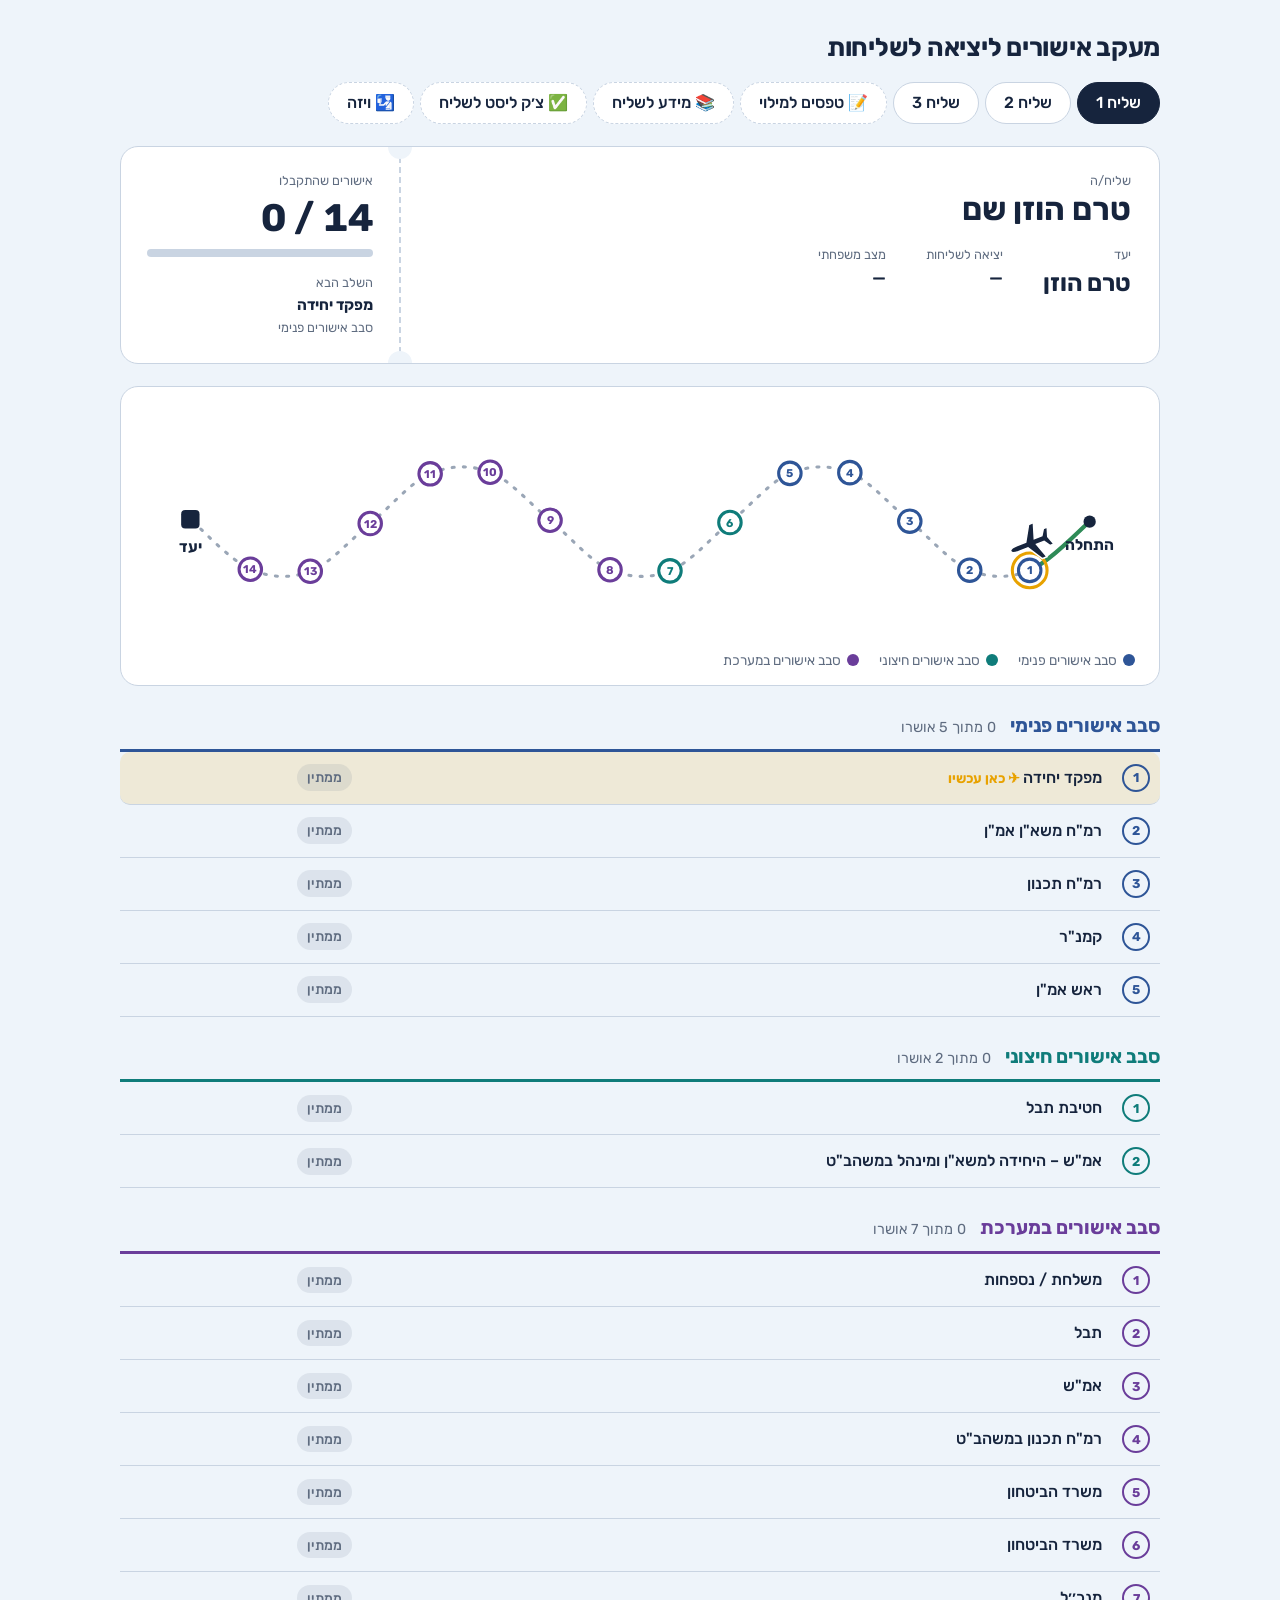
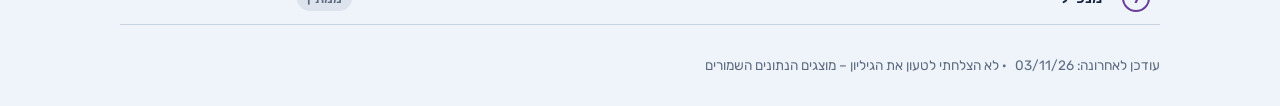
==== index.html @ c49488df "Add files via upload" ====
<!DOCTYPE html>
<html lang="he" dir="rtl">
<head>
  <meta charset="UTF-8">
  <meta name="viewport" content="width=device-width, initial-scale=1, viewport-fit=cover">
  <title>מעקב אישורים ליציאה לשליחות</title>
  <link rel="icon" href="data:image/svg+xml,<svg xmlns='http://www.w3.org/2000/svg' viewBox='0 0 100 100'><text y='.9em' font-size='90'>✈️</text></svg>">
  <link rel="preconnect" href="https://fonts.googleapis.com">
  <link rel="preconnect" href="https://fonts.gstatic.com" crossorigin>
  <link href="https://fonts.googleapis.com/css2?family=Rubik:wght@400;500;700&display=swap" rel="stylesheet">
  <link rel="stylesheet" href="style.css">
  <link rel="manifest" href="manifest.webmanifest">
  <link rel="apple-touch-icon" href="icon-180.png">
  <meta name="apple-mobile-web-app-capable" content="yes">
  <meta name="apple-mobile-web-app-title" content="מעקב שליחות">
  <meta name="theme-color" content="#16243D">
</head>
<body>
  <header class="top">
    <h1 id="site-title">מעקב אישורים ליציאה לשליחות</h1>
    <nav class="tabs" id="tabs" aria-label="בחירת נסיעה"></nav>
  </header>

  <main>
    <!-- כרטיס עלייה למטוס -->
    <!-- דגשים בראש לשונית האוריינטציה -->
    <section class="orient-top" id="orient-top" hidden aria-label="דגשים לאוריינטציה">
      <p class="orient-note" id="orient-note"></p>
      <div class="calc" id="calc">
        <h2>🧮 מחשבון אש״ל ולינה</h2>
        <div class="calc-grid">
          <label class="cf wide"><span>מדינה / עיר יעד</span>
            <input id="c-dest" list="c-dest-list" placeholder="הקלידו מדינה או עיר, למשל: ארה״ב, פריז, Germany" autocomplete="off">
            <datalist id="c-dest-list"></datalist></label>
          <label class="cf"><span>תאריך יציאה</span><input id="c-from" type="date"></label>
          <label class="cf"><span>תאריך חזרה</span><input id="c-to" type="date"></label>
        </div>
        <div class="calc-out" id="c-out" aria-live="polite"></div>
        <p class="calc-sum" id="c-sum" aria-live="polite"></p>
        <p class="calc-note" id="c-note"></p>
      </div>
      <div class="notes-list" id="orient-notes"></div>
    </section>

    <section class="pass trip-only" aria-label="פרטי הנסיעה">
      <div class="pass-main">
        <div class="field">
          <span class="lbl">שליח/ה</span>
          <span class="val big" id="traveler"></span>
        </div>
        <div class="route">
          <div class="field">
            <span class="lbl">יעד</span>
            <span class="val dest" id="destination"></span>
          </div>
          <div class="field">
            <span class="lbl" id="departure-lbl">יציאה לשליחות</span>
            <span class="val" id="departure"></span>
          </div>
          <div class="field">
            <span class="lbl">מצב משפחתי</span>
            <span class="val" id="marital"></span>
          </div>
          <div class="field" id="f-spouse" hidden>
            <span class="lbl">בן/בת זוג</span>
            <span class="val" id="spouse"></span>
          </div>
        </div>
        <p class="countdown" id="countdown" hidden></p>
      </div>
      <div class="pass-stub">
        <span class="lbl">אישורים שהתקבלו</span>
        <span class="count" id="count"></span>
        <div class="bar" aria-hidden="true"><span id="bar-fill"></span></div>
        <p class="next" id="next"></p>
      </div>
    </section>

    <!-- מפת הטיסה -->
    <section class="map-wrap trip-only" aria-label="מסלול האישורים">
      <div class="map-scroll">
        <svg id="map" viewBox="0 0 1000 240" role="img" aria-labelledby="map-desc">
          <desc id="map-desc">מסלול טיסה שבו כל נקודה היא אישור, והמטוס עומד בשלב הנוכחי</desc>
        </svg>
      </div>
      <ul class="legend" id="legend"></ul>
    </section>

    <!-- טפסים למילוי -->
    <section class="forms" id="forms-section" aria-labelledby="forms-title" hidden>
      <h2 id="forms-title">📝 מסמכים וטפסים</h2>
      <p class="forms-hint">ממלאים באתר („מילוי מקוון”), לוחצים „הפקת הטופס” ושולחים בוואטסאפ. טופס שמולא מסומן ✓.</p>
      <p class="docs-summary" id="docs-summary" hidden></p>
      <div class="my-folder" id="my-folder" hidden></div>
      <ul class="forms-list" id="forms-list"></ul>
    </section>

    <!-- רשימת הסבבים -->
    <p id="empty-note" class="empty-note trip-only" hidden>עוד לא הוגדרו אישורים ללשונית הזו. כדי להוסיף – ממלאים סטטוס בעמודה שלה בגיליון.</p>
    <div id="rounds" class="trip-only"></div>

    <!-- לפני הנסיעה – מקדמה (אוריינטציה) -->
    <section class="after-trip" id="before-trip" hidden aria-labelledby="before-title">
      <h2 id="before-title">💳 לפני הנסיעה – מקדמה / הקצאה בכרטיס אשראי</h2>
      <ol class="after-list">
        <li><strong>טופס מקדמה מזומן / הקצאה בכרטיס אשראי</strong>
          <div class="form-acts"><a class="fbtn primary" id="adv-online" href="form.html?f=advance">✍️ מילוי מקוון</a><a class="fbtn" href="form-advance.pdf" download>⬇ הורדה</a></div></li>
        <li><strong>צילום כרטיס האשראי האישי</strong> משני צדדיו.</li>
        <li><strong>טופס ניהול חשבון.</strong></li>
        <li>ההתחשבנות מתבצעת <strong>עד 30 יום</strong> מתאריך ההגעה ארצה, בצירוף קבלות (סריקה באפליקציית כאל, לפי ההנחיות).</li>
        <li>אם הכסף נמשך באמצעות אדם אחר – ממלאים את <strong>ייפוי הכוח</strong> שבטופס, והמיופה חותם עליו.</li>
      </ol>
    </section>

    <!-- אחרי הנסיעה (אוריינטציה) -->
    <section class="after-trip" id="after-trip" hidden aria-labelledby="after-title">
      <h2 id="after-title">📄 אחרי הנסיעה – התחשבנות</h2>
      <p>לאחר החזרה מהנסיעה יש לקבוע תור ב-<strong>MY VISIT</strong> ולהביא את המסמכים הבאים:</p>
      <ol class="after-list">
        <li><strong>טופס התחשבנות</strong>
          <div class="form-acts"><a class="fbtn primary" id="settle-online" href="form.html?f=settlement">✍️ מילוי מקוון</a><a class="fbtn" href="form-settlement.pdf" download>⬇ הורדה</a></div></li>
        <li><strong>קבלת מלון</strong> – במידה והמלון לא שולם מראש, יש לוודא שהמלון מביא קבלה עם: שם על הקבלה, ופירוט מחיר לכל לילה. עלות פר לילה לחדר חייבת לעמוד בקצובה שנקבעה (העלות לא חייבת להיות זהה בכל הלילות). במלון שהוזמן עצמאית – יש לוודא מול המלון את העלות פר לילה לחדר ושהיא לא חורגת מהקצובה.</li>
        <li><strong>קבלה על תחבורה בארץ</strong>
          <ul>
            <li>אין תקרה – יש למצות את האופציה הזולה ביותר בהתאם לזמינות (תחבורה ציבורית ← מונית).</li>
            <li>אפשר להחנות את הרכב בחנייה מקורה עד <strong>45 ₪ ליום</strong>, על ימי התפקיד בלבד. מי שבוחר חנייה יקרה יותר – משלים מכיסו את ההפרש לכל יום.</li>
            <li>נוסע שגר במרחק גדול משדה התעופה מתבקש לבחון הגעה בתחבורה ציבורית, באופן מלא או חלקי, משיקולי סבירות ומידתיות. יש לעדכן את קצין הנסיעות על עלויות גבוהות לטובת אישור משרד הביטחון על ההחזר.</li>
          </ul></li>
        <li><strong>קבלה על תחבורה בחו״ל</strong> – בנסיעות אוריינטציה יש הגבלה של עד <strong>200 דולר</strong>. גם השכרת רכב נכנסת בתקרה הזו, וכל הוצאה מעבר לתקרה היא על חשבון השליח.</li>
        <li><strong>אש״ל (ארוחות)</strong> – בטופס ההתחשבנות מצהירים מה קיבלתם ומה לא קיבלתם.</li>
        <li><strong>צילום כרטיס אשראי</strong> ברור משני הצדדים.</li>
        <li><strong>כרטיס הטיסה</strong> שנשלח אליכם בתחילת הנסיעה.</li>
      </ol>
    </section>

    <!-- מידע לשליח -->
    <section class="info mission-only" id="info-section" hidden aria-labelledby="info-title">
      <h2 id="info-title">📚 מידע לשליח</h2>
      <div class="search-box" role="search">
        <label for="q" class="search-lbl">🔍 יש לך שאלה? כתבו כאן</label>
        <div class="search-row">
          <input id="q" type="search" placeholder="למשל: כמה לילות מלון? חניה בשדה? ילדים בגיל גיוס" autocomplete="off" enterkeyhint="search">
          <button type="button" class="fbtn primary" id="q-go">חיפוש</button>
        </div>
        <p class="search-hint">החיפוש מציג קטעים מתוך המידע באתר ומתוך חוברת ההכנה לשליחות, עם המקור. הנוסח המחייב – הוראות התכ״ם.</p>
        <div id="q-results" aria-live="polite"></div>
      </div>
      <div class="notes-list" id="notes-list"></div>
      <div class="info-grid" id="info-list"></div>
      <details class="a2hs"><summary>📲 איך שמים את האתר במסך הבית של הטלפון</summary>
        <p><strong>אייפון (Safari):</strong> לוחצים על כפתור השיתוף <span aria-hidden="true">⬆️</span> ← „הוספה למסך הבית” ← „הוסף”.</p>
        <p><strong>אנדרואיד (Chrome):</strong> לוחצים על ⋮ למעלה ← „הוספה למסך הבית” / „התקנת האפליקציה”.</p>
        <p>מעכשיו האתר נפתח מהאייקון ✈️ כמו אפליקציה.</p>
      </details>
      <p class="takam-note">⚖️ <strong>אין להסתמך על המידע שבכרטיסים בדף הזה</strong> – הוא סיכום כללי בלבד. לפני כל החלטה יש להיכנס <strong>להוראות התכ״ם</strong> ולבדוק את הנוסח העדכני. במקרה של סתירה בין החוברת או הדף הזה לבין הוראות התכ״ם – <strong>הוראות התכ״ם גוברות</strong>.</p>
    </section>

    <!-- זכויות השליח -->
    <section class="rights mission-only" id="rights-section" hidden aria-labelledby="rights-title">
      <h2 id="rights-title">🧭 הזכויות שלך כשליח/ה</h2>
      <p class="forms-hint">סיכום מתוך הצ׳ק ליסט לפני שליחות. הנוסח המחייב – הוראות התכ״ם.</p>
      <div class="rights-grid" id="rights-list"></div>
    </section>

    <!-- צ'ק ליסט -->
    <section class="checklist mission-only" id="checklist-section" hidden aria-labelledby="cl-title">
      <h2 id="cl-title">✅ צ׳ק ליסט לשליחות</h2>
      <p class="forms-hint">מסמנים ✓ על כל משימה שסיימת. הסימונים נשמרים במכשיר שלך. בסוף – חותמים על אישור שסיימת הכול.</p>
      <p class="cl-status" id="cl-status" hidden></p>
      <div class="cl-progress"><span id="cl-count"></span><div class="bar" aria-hidden="true"><span id="cl-bar"></span></div></div>
      <div id="cl-list"></div>
      <div class="cl-done"><a class="fbtn primary" id="cl-sign" href="form.html?f=checklist">✍️ סיימתי – חתימה על אישור סיום</a></div>
    </section>

    <!-- ויזה -->
    <section class="visa" id="visa-section" hidden aria-labelledby="visa-title">
      <h2 id="visa-title"></h2>
      <p class="forms-hint" id="visa-sub"></p>
      <div class="form-acts visa-links">
        <a class="fbtn primary" id="visa-site" target="_blank" rel="noopener">🌐 לאתר בקשת הוויזה</a>
        <a class="fbtn" id="visa-pdf" download>⬇ הורדת המדריך (PDF)</a>
      </div>
      <label class="visa-ch"><span>קפיצה לפרק</span><select id="visa-chapter"></select></label>
      <div class="viewer" id="visa-viewer">
        <figure class="slide"><img id="visa-img" alt=""></figure>
        <div class="viewer-bar">
          <button type="button" class="vbtn" id="visa-prev" aria-label="השקופית הקודמת">→</button>
          <span id="visa-count" aria-live="polite"></span>
          <button type="button" class="vbtn" id="visa-next" aria-label="השקופית הבאה">←</button>
          <a class="vzoom" id="visa-zoom" target="_blank" rel="noopener">🔍 הגדלה</a>
        </div>
      </div>
      <div class="thumbs" id="visa-thumbs"></div>
    </section>
  </main>

  <footer class="foot"><span id="updated-wrap">עודכן לאחרונה: <span id="updated"></span></span> <span id="sync-state"></span></footer>

  <script src="data.js"></script>
  <script src="mission-info.js"></script>
  <script src="allowances.js"></script>
  <script src="app.js"></script>
</body>
</html>
---- style.css ----
:root{
  --sky:#EEF4FA;        /* רקע */
  --paper:#FFFFFF;      /* משטחים */
  --ink:#16243D;        /* טקסט ראשי */
  --muted:#5F6C80;      /* טקסט משני */
  --line:#C9D4E2;       /* קווים */
  --runway:#9AA6B6;     /* מסלול שעוד לא עבר */
  --amber:#E8A200;      /* השלב הנוכחי */
  --ok:#2E8B57;         /* אושר */
  --no:#C2410C;         /* נדחה */
  --wait:#B7791F;       /* בטיפול */
  color-scheme: light;
}
@media (prefers-color-scheme: dark){
  :root{
    --sky:#0F1A2B; --paper:#17253A; --ink:#E7EEF7; --muted:#9FB0C5;
    --line:#2C3D56; --runway:#4C5D75; --ok:#4CC28A; --no:#F07A4A; --wait:#E3B04B;
    color-scheme: dark;
  }
}
*{box-sizing:border-box}
html{scroll-padding-top:env(safe-area-inset-top,0px)}
body{
  margin:0; background:var(--sky); color:var(--ink);
  font-family:"Rubik","Segoe UI","Arial Hebrew",Arial,sans-serif;
  font-size:16px; line-height:1.5;
  padding:env(safe-area-inset-top,0px) 0 env(safe-area-inset-bottom,0px);
}
main,.top,.foot{max-width:1080px;margin-inline:auto;padding-inline:20px}

/* כותרת וטאבים */
.top{padding-top:28px;display:flex;flex-wrap:wrap;align-items:end;justify-content:space-between;gap:16px}
h1{font-size:1.6rem;font-weight:700;margin:0;letter-spacing:-.01em}
.tabs{display:flex;gap:6px}
.tabs button{
  font:inherit;font-weight:500;border:1.5px solid var(--line);background:var(--paper);color:var(--ink);
  padding:8px 18px;border-radius:999px;cursor:pointer
}
.tabs button[aria-selected="true"]{background:var(--ink);color:var(--paper);border-color:var(--ink)}
.tabs button:focus-visible,.step:focus-visible{outline:3px solid var(--amber);outline-offset:2px}

/* כרטיס עלייה למטוס */
.pass{
  margin-top:22px;display:grid;grid-template-columns:1fr 280px;
  background:var(--paper);border-radius:18px;overflow:hidden;
  border:1px solid var(--line)
}
.pass-main{padding:24px 28px;display:flex;flex-direction:column;gap:18px}
.pass-stub{
  padding:24px 26px;border-inline-start:2px dashed var(--line);position:relative;
  display:flex;flex-direction:column;gap:6px
}
.pass-stub::before,.pass-stub::after{
  content:"";position:absolute;inset-inline-start:-13px;width:24px;height:24px;border-radius:50%;background:var(--sky)
}
.pass-stub::before{top:-12px}.pass-stub::after{bottom:-12px}
.field{display:flex;flex-direction:column}
.lbl{font-size:.8rem;color:var(--muted)}
.val{font-size:1.15rem;font-weight:500}
.val.big{font-size:2rem;font-weight:700;line-height:1.15}
.val.dest{font-size:1.5rem;font-weight:700}
.route{display:flex;gap:40px;flex-wrap:wrap}
.count{font-size:2.4rem;font-weight:700;font-variant-numeric:tabular-nums;line-height:1.1}
.bar{height:8px;background:var(--line);border-radius:99px;overflow:hidden;margin-block:4px 8px}
.bar span{display:block;height:100%;background:var(--ok);border-radius:99px;width:0;transition:width .8s ease}
.next{margin:0;font-size:.95rem}
.next strong{display:block}

/* מפה */
.map-wrap{margin-top:22px;background:var(--paper);border:1px solid var(--line);border-radius:18px;padding:12px 8px 14px}
.map-scroll{overflow-x:auto}
#map{display:block;width:100%;min-width:640px;height:auto}
#map text{font-family:inherit;fill:var(--ink)}
.wp{cursor:default}
.legend{list-style:none;margin:6px 16px 0;padding:0;display:flex;flex-wrap:wrap;gap:6px 20px;font-size:.85rem;color:var(--muted)}
.legend i{display:inline-block;width:12px;height:12px;border-radius:50%;margin-inline-end:6px;vertical-align:-1px}

/* סבבים */
.round{margin-top:26px}
.round-head{display:flex;flex-wrap:wrap;align-items:baseline;gap:4px 14px;padding-bottom:8px;border-bottom:3px solid var(--rc)}
.round-head h2{margin:0;font-size:1.2rem;color:var(--rc)}
.round-head .sum{color:var(--muted);font-size:.9rem}
.round-head .done{color:var(--ok);font-weight:500;font-size:.9rem}
.steps{list-style:none;margin:0;padding:0}
.step{
  display:grid;grid-template-columns:36px 1fr 120px 90px;align-items:center;gap:12px;
  padding:12px 10px;border-bottom:1px solid var(--line)
}
.step .num{
  width:28px;height:28px;border-radius:50%;display:grid;place-items:center;font-size:.8rem;font-weight:700;
  border:2px solid var(--rc);color:var(--rc)
}
.step.ok .num{background:var(--rc);color:#fff}
.step .role{font-weight:500}
.step .who{color:var(--muted)}
.step .who.empty{opacity:.6}
.step .date{color:var(--muted);font-size:.85rem;font-variant-numeric:tabular-nums}
.chip{font-size:.85rem;font-weight:500;padding:3px 10px;border-radius:99px;justify-self:start;white-space:nowrap}
.chip.ok{color:var(--ok);background:color-mix(in srgb,var(--ok) 14%,transparent)}
.chip.wait{color:var(--wait);background:color-mix(in srgb,var(--wait) 16%,transparent)}
.chip.no{color:var(--no);background:color-mix(in srgb,var(--no) 14%,transparent)}
.chip.pending{color:var(--muted);background:color-mix(in srgb,var(--muted) 12%,transparent)}
.step.current{background:color-mix(in srgb,var(--amber) 14%,transparent);border-radius:10px}
.step.current .role::after{content:"  ✈ כאן עכשיו";color:var(--amber);font-weight:700;font-size:.85rem;white-space:nowrap}

.foot{padding-block:30px;color:var(--muted);font-size:.85rem}

@media (max-width:760px){
  .pass{grid-template-columns:1fr}
  .pass-stub{border-inline-start:0;border-top:2px dashed var(--line)}
  .pass-stub::before,.pass-stub::after{display:none}
  .step{grid-template-columns:32px 1fr auto;grid-template-areas:"n r c" "n r d";row-gap:2px}
  .step .num{grid-area:n}.step .role{grid-area:r}.step .chip{grid-area:c;justify-self:end}.step .date{grid-area:d;justify-self:end}
  .docs-grid{grid-template-columns:1fr}
  h1{font-size:1.3rem}
}
@media (prefers-reduced-motion:reduce){.bar span{transition:none}}
[hidden]{display:none !important}



/* טפסים למילוי */
.forms{margin-top:26px}
.forms h2{font-size:1.2rem;margin:0 0 4px}
.forms-hint{margin:0 0 12px;color:var(--muted);font-size:.9rem}
.forms-list{list-style:none;margin:0;padding:0;display:grid;grid-template-columns:repeat(auto-fill,minmax(300px,1fr));gap:12px;align-items:start}
.form-card{background:var(--paper);border:1px solid var(--line);border-radius:14px;padding:14px 16px}
.form-head{display:flex;gap:10px;align-items:center;margin-bottom:10px}
.form-num{flex:none;width:28px;height:28px;border-radius:50%;display:grid;place-items:center;font-size:.85rem;font-weight:700;border:2px solid var(--ink)}
.form-title{font-weight:500;line-height:1.3}
.form-acts{display:flex;flex-wrap:wrap;gap:8px}
.fbtn{display:inline-block;padding:7px 14px;border-radius:999px;border:1.5px solid var(--line);color:var(--ink);text-decoration:none;font-weight:500;font-size:.9rem}
.fbtn.primary{background:var(--ink);color:var(--paper);border-color:var(--ink)}
.fbtn:focus-visible{outline:3px solid var(--amber);outline-offset:2px}
.form-note{margin:10px 0 0;padding:8px 12px;border-radius:10px;font-size:.88rem;
  color:var(--ink);background:color-mix(in srgb,var(--amber) 16%,transparent);border-inline-start:3px solid var(--amber)}
#sync-state{margin-inline-start:6px}
.count{direction:ltr;text-align:right}
.my-folder{display:flex;flex-wrap:wrap;align-items:center;gap:8px 14px;margin:0 0 14px;padding:12px 14px;border-radius:14px;background:var(--paper);border:1px solid var(--line)}
.folder-hint{color:var(--muted);font-size:.88rem}

/* מידע לשליח */
.info,.rights,.checklist{margin-top:26px}
.info h2,.rights h2,.checklist h2{font-size:1.2rem;margin:0 0 8px}
.info-grid{display:grid;grid-template-columns:repeat(auto-fill,minmax(240px,1fr));gap:12px}
.info-card{display:grid;grid-template-columns:auto 1fr;grid-template-areas:"i t" "i s";column-gap:12px;align-items:center;
  padding:14px 16px;background:var(--paper);border:1px solid var(--line);border-radius:14px;color:var(--ink);text-decoration:none}
.info-card:hover{border-color:var(--ink)}
.info-card:focus-visible{outline:3px solid var(--amber);outline-offset:2px}
.info-icon{grid-area:i;font-size:1.7rem}
.info-title{grid-area:t;font-weight:500}
.info-sub{grid-area:s;color:var(--muted);font-size:.82rem}
.takam-note{margin:12px 0 0;padding:10px 14px;border-radius:10px;font-size:.92rem;background:color-mix(in srgb,var(--amber) 16%,transparent);border-inline-start:3px solid var(--amber)}
.rights-grid{display:grid;grid-template-columns:repeat(auto-fill,minmax(280px,1fr));gap:12px;align-items:start}
.right-card{background:var(--paper);border:1px solid var(--line);border-radius:14px;padding:12px 16px}
.right-card h3{margin:0 0 6px;font-size:1rem}
.right-card ul{margin:0;padding-inline-start:18px;font-size:.92rem}
.right-card li{margin:3px 0}
/* צ'ק ליסט */
.cl-progress{display:flex;align-items:center;gap:12px;margin:4px 0 12px;font-weight:500}
.cl-progress .bar{flex:1;max-width:320px;margin:0}
.cl-group{background:var(--paper);border:1px solid var(--line);border-radius:14px;padding:6px 16px 10px;margin-bottom:12px}
.cl-group h3{font-size:1rem;margin:10px 0 4px}
.cl-item{display:flex;gap:12px;align-items:flex-start;padding:10px 0;border-bottom:1px solid var(--line);cursor:pointer}
.cl-item:last-child{border-bottom:0}
.cl-item input{width:22px;height:22px;margin-top:2px;flex:none;accent-color:var(--ok)}
.cl-text{display:flex;flex-direction:column;gap:2px}
.cl-detail{color:var(--muted);font-size:.9rem}
.cl-contact{font-size:.85rem}
.cl-item.on strong{text-decoration:line-through;color:var(--muted)}
.cl-done{margin-top:8px}
.tabs{flex-wrap:wrap}
.tabs button.info-tab{border-style:dashed}
.tabs button.info-tab[aria-selected="true"]{border-style:solid}
.empty-note{margin:22px 0;padding:14px 16px;background:var(--paper);border:1px dashed var(--line);border-radius:14px;color:var(--muted)}

/* ספירה לאחור ועיכובים */
.countdown{margin:6px 0 0;font-weight:700;font-size:1.05rem;color:var(--ok)}
.countdown.soon{color:var(--amber)}
.wait-days{display:block;margin-top:4px;font-size:.85rem;color:var(--muted)}
.wait-days.late{color:var(--no);font-weight:700}
.step.late{background:color-mix(in srgb,var(--no) 8%,transparent)}
.late-tag{color:var(--no);font-weight:700;font-size:.85rem;white-space:nowrap}
/* מעקב מסמכים */
.docs-summary{margin:0 0 12px;padding:10px 14px;background:var(--paper);border:1px solid var(--line);border-radius:12px}
.doc-badge{margin-inline-start:auto;font-size:.8rem;font-weight:700;padding:2px 10px;border-radius:999px;white-space:nowrap}
.doc-badge.ok{color:var(--ok);background:color-mix(in srgb,var(--ok) 14%,transparent)}
.doc-badge.wait{color:var(--wait);background:color-mix(in srgb,var(--wait) 16%,transparent)}
.doc-badge.missing{color:var(--no);background:color-mix(in srgb,var(--no) 12%,transparent)}
.form-card.ds-ok{border-color:color-mix(in srgb,var(--ok) 50%,var(--line))}
.cl-status{margin:0 0 12px;padding:10px 14px;border-radius:12px;font-weight:700;background:var(--paper);border:1px solid var(--line)}
.cl-status.ok{color:var(--ok)} .cl-status.wait{color:var(--wait)} .cl-status.missing{color:var(--muted)}
/* מסך הבית */
.a2hs{margin:12px 0 0;background:var(--paper);border:1px solid var(--line);border-radius:12px;padding:10px 14px}
.a2hs summary{cursor:pointer;font-weight:500}
.a2hs p{margin:6px 0;font-size:.92rem}

/* דגשים במידע לשליח */
.notes-list{display:grid;gap:12px;margin-bottom:14px}
.note-card{background:var(--paper);border:1px solid var(--line);border-inline-start:4px solid var(--amber);border-radius:14px;padding:12px 16px}
.note-card h3{margin:0 0 6px;font-size:1.02rem}
.note-card p{margin:6px 0;font-size:.93rem}
.note-card ol{margin:6px 0;padding-inline-start:22px;font-size:.93rem}
.note-card li{margin:3px 0}
/* אחרי הנסיעה */
.after-trip{margin-top:26px;background:var(--paper);border:1px solid var(--line);border-radius:14px;padding:14px 18px}
.after-trip h2{font-size:1.2rem;margin:0 0 6px}
.after-list{padding-inline-start:22px;margin:8px 0 0}
.after-list>li{margin:10px 0;line-height:1.55}
.after-list ul{margin:4px 0;padding-inline-start:18px}
.after-list .form-acts{margin-top:8px}

/* לשונית אוריינטציה – דגשים למעלה */
.orient-top{margin-top:18px}
.orient-note{margin:0 0 12px;padding:12px 16px;border-radius:12px;font-weight:700;font-size:1.05rem;
  background:color-mix(in srgb,var(--amber) 20%,transparent);border-inline-start:4px solid var(--amber)}

/* חיפוש */
.search-box{background:var(--paper);border:1px solid var(--line);border-radius:14px;padding:14px 16px;margin:0 0 16px}
.search-lbl{display:block;font-weight:700;font-size:1.05rem;margin-bottom:8px}
.search-row{display:flex;gap:8px}
.search-row input{flex:1;font:inherit;color:var(--ink);background:var(--sky);border:1.5px solid var(--line);border-radius:999px;padding:10px 16px;min-width:0}
.search-row input:focus{outline:3px solid color-mix(in srgb,var(--amber) 60%,transparent);border-color:var(--amber)}
.search-hint{color:var(--muted);font-size:.82rem;margin:8px 0 0}
#q-results{margin-top:10px;display:grid;gap:10px}
.res{border:1px solid var(--line);border-radius:12px;padding:10px 14px}
.res-src{font-size:.8rem;color:var(--muted);font-weight:500;margin-bottom:4px}
.res p{margin:0;font-size:.94rem;line-height:1.6}
.res mark{background:color-mix(in srgb,var(--amber) 45%,transparent);color:inherit;border-radius:3px;padding:0 2px}
.res-link{display:inline-block;margin-top:6px;font-size:.85rem;color:var(--ink);font-weight:500}
.no-res{color:var(--muted);margin:0}

/* מחשבון אש"ל ולינה */
.calc{background:var(--paper);border:1px solid var(--line);border-radius:14px;padding:14px 16px;margin:0 0 14px}
.calc h2{font-size:1.15rem;margin:0 0 10px}
.calc-grid{display:grid;grid-template-columns:2fr 1fr 1fr;gap:10px}
.cf{display:flex;flex-direction:column;gap:4px;font-size:.88rem;font-weight:500}
.cf input{font:inherit;font-weight:400;color:var(--ink);background:var(--sky);border:1.5px solid var(--line);border-radius:10px;padding:9px 12px;min-width:0}
.cf input:focus{outline:3px solid color-mix(in srgb,var(--amber) 60%,transparent);border-color:var(--amber)}
@media (max-width:640px){.calc-grid{grid-template-columns:1fr 1fr}.cf.wide{grid-column:1/-1}}
.calc-out{display:grid;grid-template-columns:repeat(4,1fr);gap:8px;margin-top:12px}
@media (max-width:640px){.calc-out{grid-template-columns:1fr 1fr}}
.cbox{border:1px solid var(--line);border-radius:10px;padding:8px 10px;text-align:center}
.cbox span{display:block;font-size:.78rem;color:var(--muted)}
.cbox strong{font-size:1.05rem}
.calc-sum{margin:12px 0 0;padding:10px 14px;border-radius:10px;background:color-mix(in srgb,var(--ok) 12%,transparent);font-size:1rem;line-height:1.7}
.calc-sum.muted,.calc-sum .muted{color:var(--muted);font-size:.88rem}
.calc-sum.muted{background:transparent;padding:0}
.calc-note{margin:10px 0 0;color:var(--muted);font-size:.8rem}
.calc-note .warn{color:var(--no)}
.fbtn.wa{background:#1fa855;border-color:#1fa855;color:#fff}

/* לשונית ויזה */
.visa{margin-top:18px}
.visa h2{font-size:1.25rem;margin:0 0 4px}
.visa-links{margin:10px 0 14px}
.visa-ch{display:flex;flex-direction:column;gap:4px;font-size:.88rem;font-weight:500;margin-bottom:12px;max-width:420px}
.visa-ch select{font:inherit;font-weight:400;color:var(--ink);background:var(--paper);border:1.5px solid var(--line);border-radius:10px;padding:9px 12px}
.viewer{background:var(--paper);border:1px solid var(--line);border-radius:14px;padding:10px;scroll-margin-top:10px}
.slide{margin:0;background:#fff;border-radius:8px;overflow:hidden;aspect-ratio:1601/901;touch-action:pan-y}
.slide img{width:100%;height:100%;object-fit:contain;display:block}
.viewer-bar{display:flex;align-items:center;justify-content:center;gap:14px;margin-top:10px;flex-wrap:wrap}
.vbtn{font:inherit;font-size:1.3rem;width:48px;height:44px;border-radius:12px;border:1.5px solid var(--line);background:var(--sky);color:var(--ink);cursor:pointer}
.vbtn:disabled{opacity:.35;cursor:default}
.vbtn:focus-visible,.thumb:focus-visible{outline:3px solid var(--amber);outline-offset:2px}
#visa-count{font-weight:700;min-width:64px;text-align:center}
.vzoom{font-size:.88rem;color:var(--ink)}
.thumbs{display:flex;gap:8px;overflow-x:auto;padding:12px 2px 6px;scroll-snap-type:x proximity}
.thumb{flex:none;width:120px;padding:0;border:2px solid var(--line);border-radius:8px;background:#fff;cursor:pointer;position:relative;scroll-snap-align:center}
.thumb img{width:100%;display:block;border-radius:6px;aspect-ratio:16/9;object-fit:cover}
.thumb span{position:absolute;bottom:3px;inset-inline-start:3px;background:var(--ink);color:var(--paper);font-size:.72rem;border-radius:6px;padding:0 5px}
.thumb.on{border-color:var(--amber)}

.admin-btn{display:inline-block;margin:4px 0 10px;padding:6px 14px;border-radius:999px;background:var(--amber);color:#16243D;font-weight:700;text-decoration:none;font-size:.92rem}
.admin-btn:focus-visible{outline:3px solid var(--ink);outline-offset:2px}

/* התקדמות בטפסים */
.fp{margin:10px 0 0;padding-top:8px;border-top:1px dashed var(--line);font-size:.9rem;color:var(--muted)}
.fp.fp-on{color:var(--ok);font-weight:700}
.fp input{width:20px;height:20px;accent-color:var(--ok);flex:none}
.fp-pending{color:var(--amber);font-weight:700}
.form-card.fp-sent{border-color:color-mix(in srgb,var(--ok) 55%,var(--line))}
.form-card.fp-sent .fp{color:var(--ok);font-weight:700}
.fp-bar{max-width:360px;margin:8px 0 4px}
.fp-off{display:block;font-size:.85rem;color:var(--muted)}
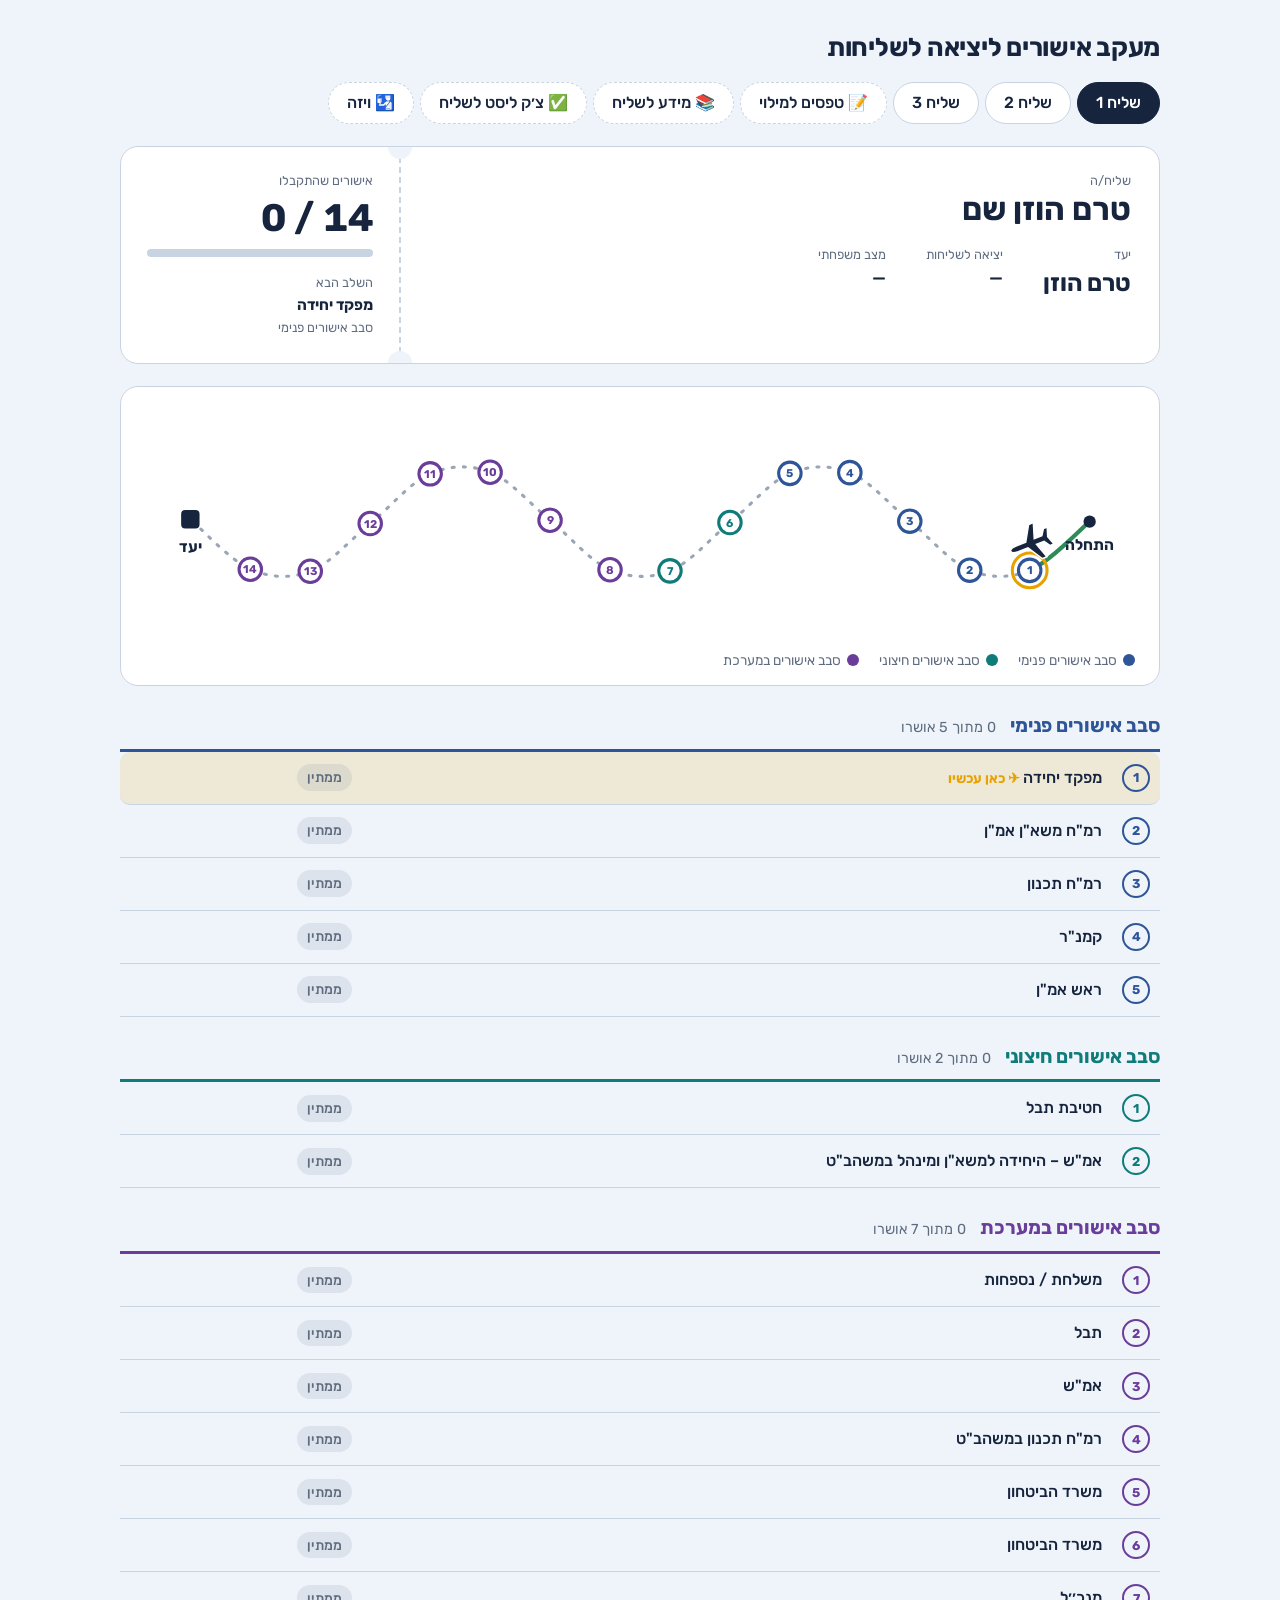
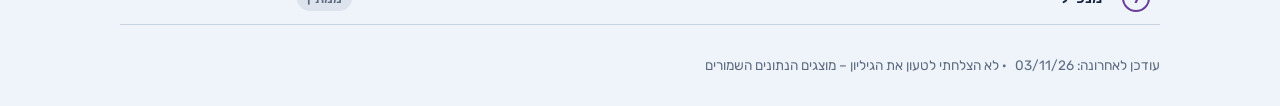
==== commit cabacf02: "Add files via upload" ====
--- a/index.html
+++ b/index.html
@@ -107,8 +107,6 @@
           <div class="form-acts"><a class="fbtn primary" id="adv-online" href="form.html?f=advance">✍️ מילוי מקוון</a><a class="fbtn" href="form-advance.pdf" download>⬇ הורדה</a></div></li>
         <li><strong>צילום כרטיס האשראי האישי</strong> משני צדדיו.</li>
         <li><strong>טופס ניהול חשבון.</strong></li>
-        <li>ההתחשבנות מתבצעת <strong>עד 30 יום</strong> מתאריך ההגעה ארצה, בצירוף קבלות (סריקה באפליקציית כאל, לפי ההנחיות).</li>
-        <li>אם הכסף נמשך באמצעות אדם אחר – ממלאים את <strong>ייפוי הכוח</strong> שבטופס, והמיופה חותם עליו.</li>
       </ol>
     </section>
 
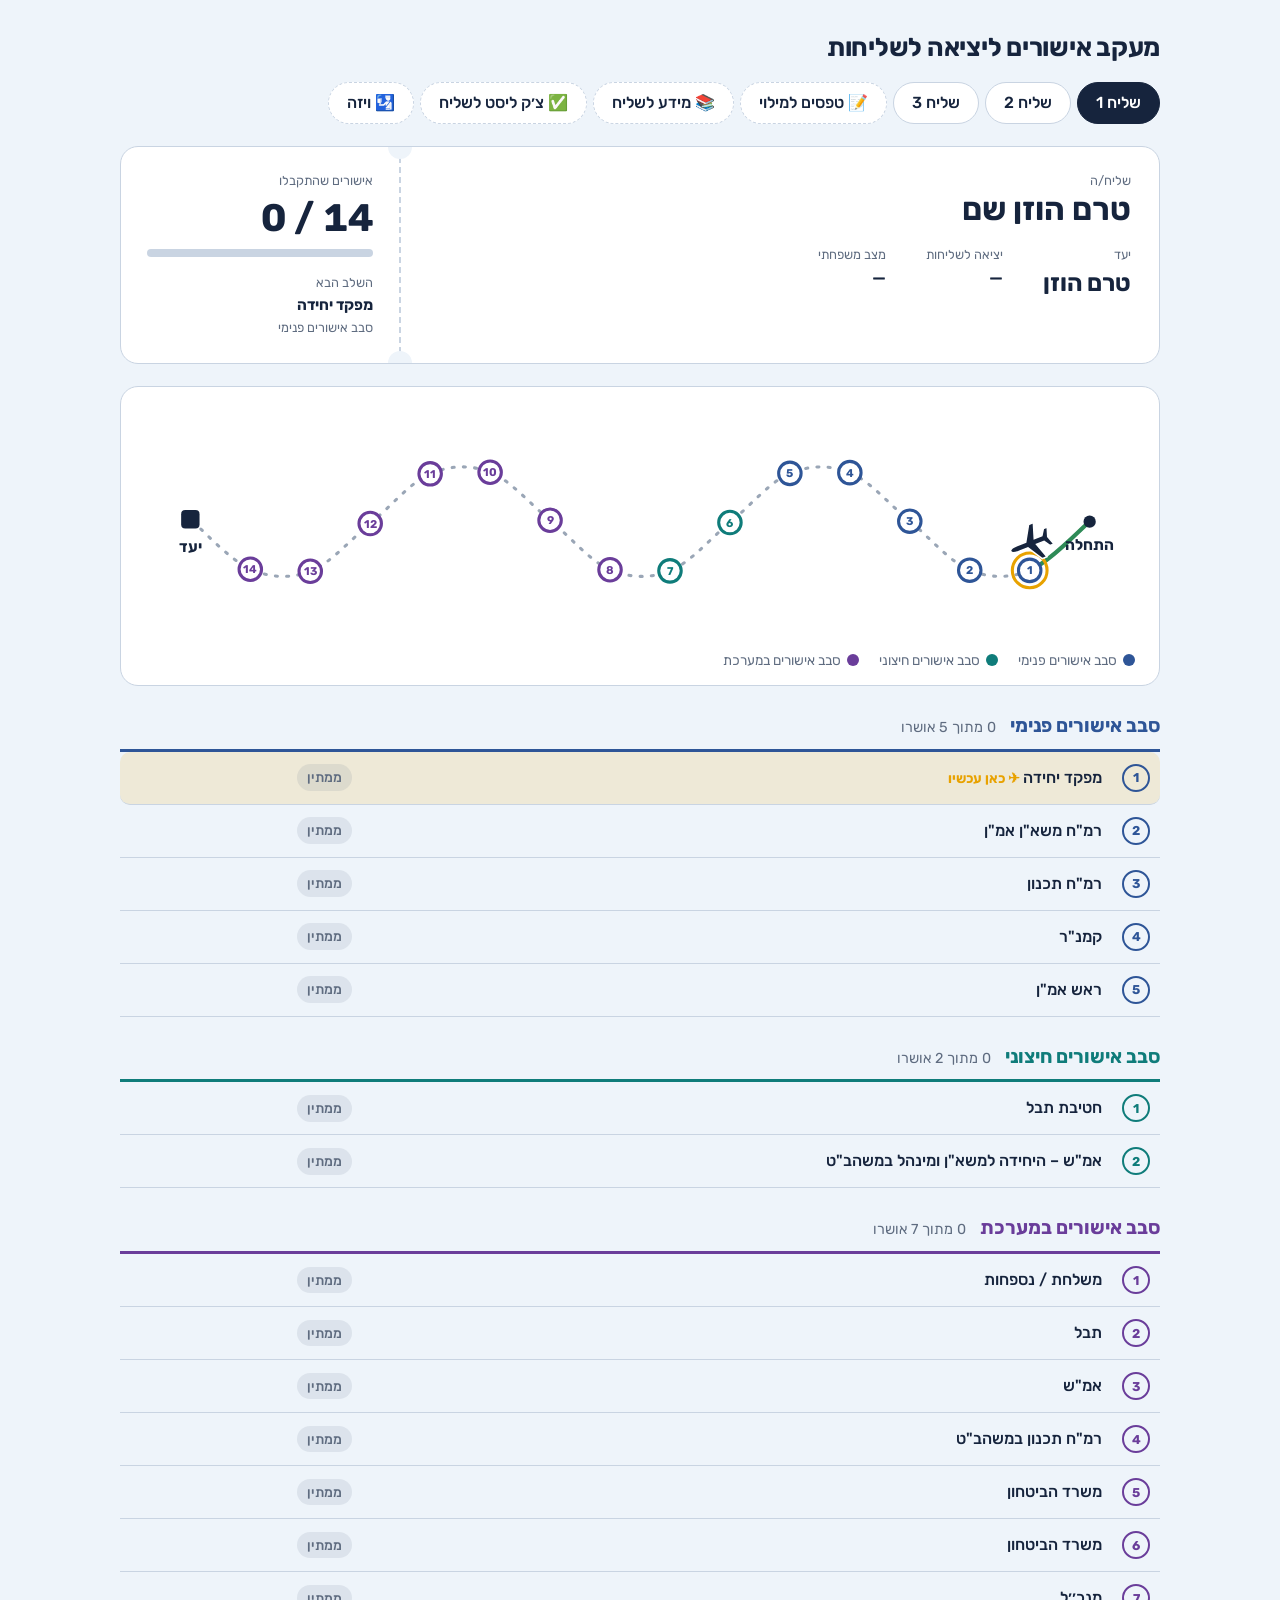
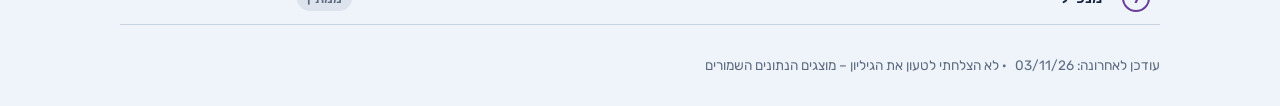
==== commit 23452b73: "Add files via upload" ====
--- a/index.html
+++ b/index.html
@@ -8,7 +8,7 @@
   <link rel="preconnect" href="https://fonts.googleapis.com">
   <link rel="preconnect" href="https://fonts.gstatic.com" crossorigin>
   <link href="https://fonts.googleapis.com/css2?family=Rubik:wght@400;500;700&display=swap" rel="stylesheet">
-  <link rel="stylesheet" href="style.css">
+  <link rel="stylesheet" href="style.css?v=20261116c">
   <link rel="manifest" href="manifest.webmanifest">
   <link rel="apple-touch-icon" href="icon-180.png">
   <meta name="apple-mobile-web-app-capable" content="yes">
@@ -64,6 +64,10 @@
           <div class="field" id="f-spouse" hidden>
             <span class="lbl">בן/בת זוג</span>
             <span class="val" id="spouse"></span>
+          </div>
+          <div class="field" id="f-kids" hidden>
+            <span class="lbl">כמות ילדים</span>
+            <span class="val" id="kids"></span>
           </div>
         </div>
         <p class="countdown" id="countdown" hidden></p>
@@ -194,9 +198,9 @@
 
   <footer class="foot"><span id="updated-wrap">עודכן לאחרונה: <span id="updated"></span></span> <span id="sync-state"></span></footer>
 
-  <script src="data.js"></script>
-  <script src="mission-info.js"></script>
-  <script src="allowances.js"></script>
-  <script src="app.js"></script>
+  <script src="data.js?v=20261116c"></script>
+  <script src="mission-info.js?v=20261116c"></script>
+  <script src="allowances.js?v=20261116c"></script>
+  <script src="app.js?v=20261116c"></script>
 </body>
 </html>
--- a/style.css
+++ b/style.css
@@ -283,3 +283,34 @@
 .form-card.fp-sent .fp{color:var(--ok);font-weight:700}
 .fp-bar{max-width:360px;margin:8px 0 4px}
 .fp-off{display:block;font-size:.85rem;color:var(--muted)}
+
+/* ===== עיצוב דף הטפסים (גרסה 2) ===== */
+.forms h2{font-size:1.45rem}
+.forms-hint{display:none}
+.docs-summary{display:flex;align-items:center;gap:16px;padding:14px 18px;border-radius:16px;flex-wrap:wrap}
+.docs-summary .ring{flex:none;width:58px;height:58px;border-radius:50%;display:grid;place-items:center;font-weight:800;font-size:1.05rem;
+  background:conic-gradient(var(--ok) var(--p),color-mix(in srgb,var(--line) 70%,transparent) 0);position:relative}
+.docs-summary .ring::before{content:"";position:absolute;inset:6px;border-radius:50%;background:var(--paper)}
+.docs-summary .ring b{position:relative}
+.docs-summary .sum-t{font-size:1.1rem;display:block}
+.docs-summary .sum-s{display:block;color:var(--muted);font-size:.9rem}
+.grp-h{grid-column:1/-1;margin:14px 0 2px;font-size:1rem;font-weight:700;color:var(--muted);display:flex;align-items:center;gap:8px}
+.grp-h::after{content:"";flex:1;height:1px;background:var(--line)}
+.forms-list{grid-template-columns:repeat(auto-fill,minmax(min(340px,100%),1fr));gap:10px}
+.form-card{padding:12px 14px;border-radius:14px;border-inline-start:5px solid var(--line);box-shadow:0 1px 2px rgb(22 36 61/.05);display:flex;flex-direction:column;gap:8px}
+.form-card.fp-sent{border-color:var(--line);border-inline-start-color:var(--ok)}
+.form-head{margin:0;align-items:flex-start}
+.form-num{background:var(--sky);border:none;width:30px;height:30px;color:var(--ink)}
+.form-card.fp-sent .form-num{background:var(--ok);color:#fff}
+.form-title{font-weight:700;flex:1;padding-top:4px}
+.form-head .doc-badge{margin-inline-start:0;margin-top:3px}
+.st{flex:none;font-size:.78rem;font-weight:700;padding:3px 10px;border-radius:999px;background:var(--sky);color:var(--muted);margin-top:3px;white-space:nowrap}
+.fp-sent .st{background:color-mix(in srgb,var(--ok) 14%,transparent);color:var(--ok)}
+.form-card .fp{margin:0;margin-inline-start:40px;padding:0;border:none;font-size:.84rem;color:var(--amber)}
+.form-acts{gap:6px;margin-inline-start:40px}
+.forms-list .fbtn{padding:6px 14px;font-size:.88rem}
+.forms-list .form-note{margin:0;margin-inline-start:40px;background:none;border:none;padding:0;color:var(--muted);font-size:.84rem;line-height:1.45}
+.send-card ul{list-style:none;padding:0;margin:4px 0 0;display:grid;gap:6px}
+.send-card ul li{background:var(--paper);border:1px solid var(--line);border-radius:10px;padding:7px 12px;line-height:1.4}
+.send-card ul li::before{content:"";display:inline-block;width:8px;height:8px;border-radius:50%;background:currentColor;opacity:.35;margin-inline-end:10px;vertical-align:middle}
+.forms-list .form-card.fp-sent .fp{color:color-mix(in srgb,var(--amber) 70%,var(--ink));font-weight:700}
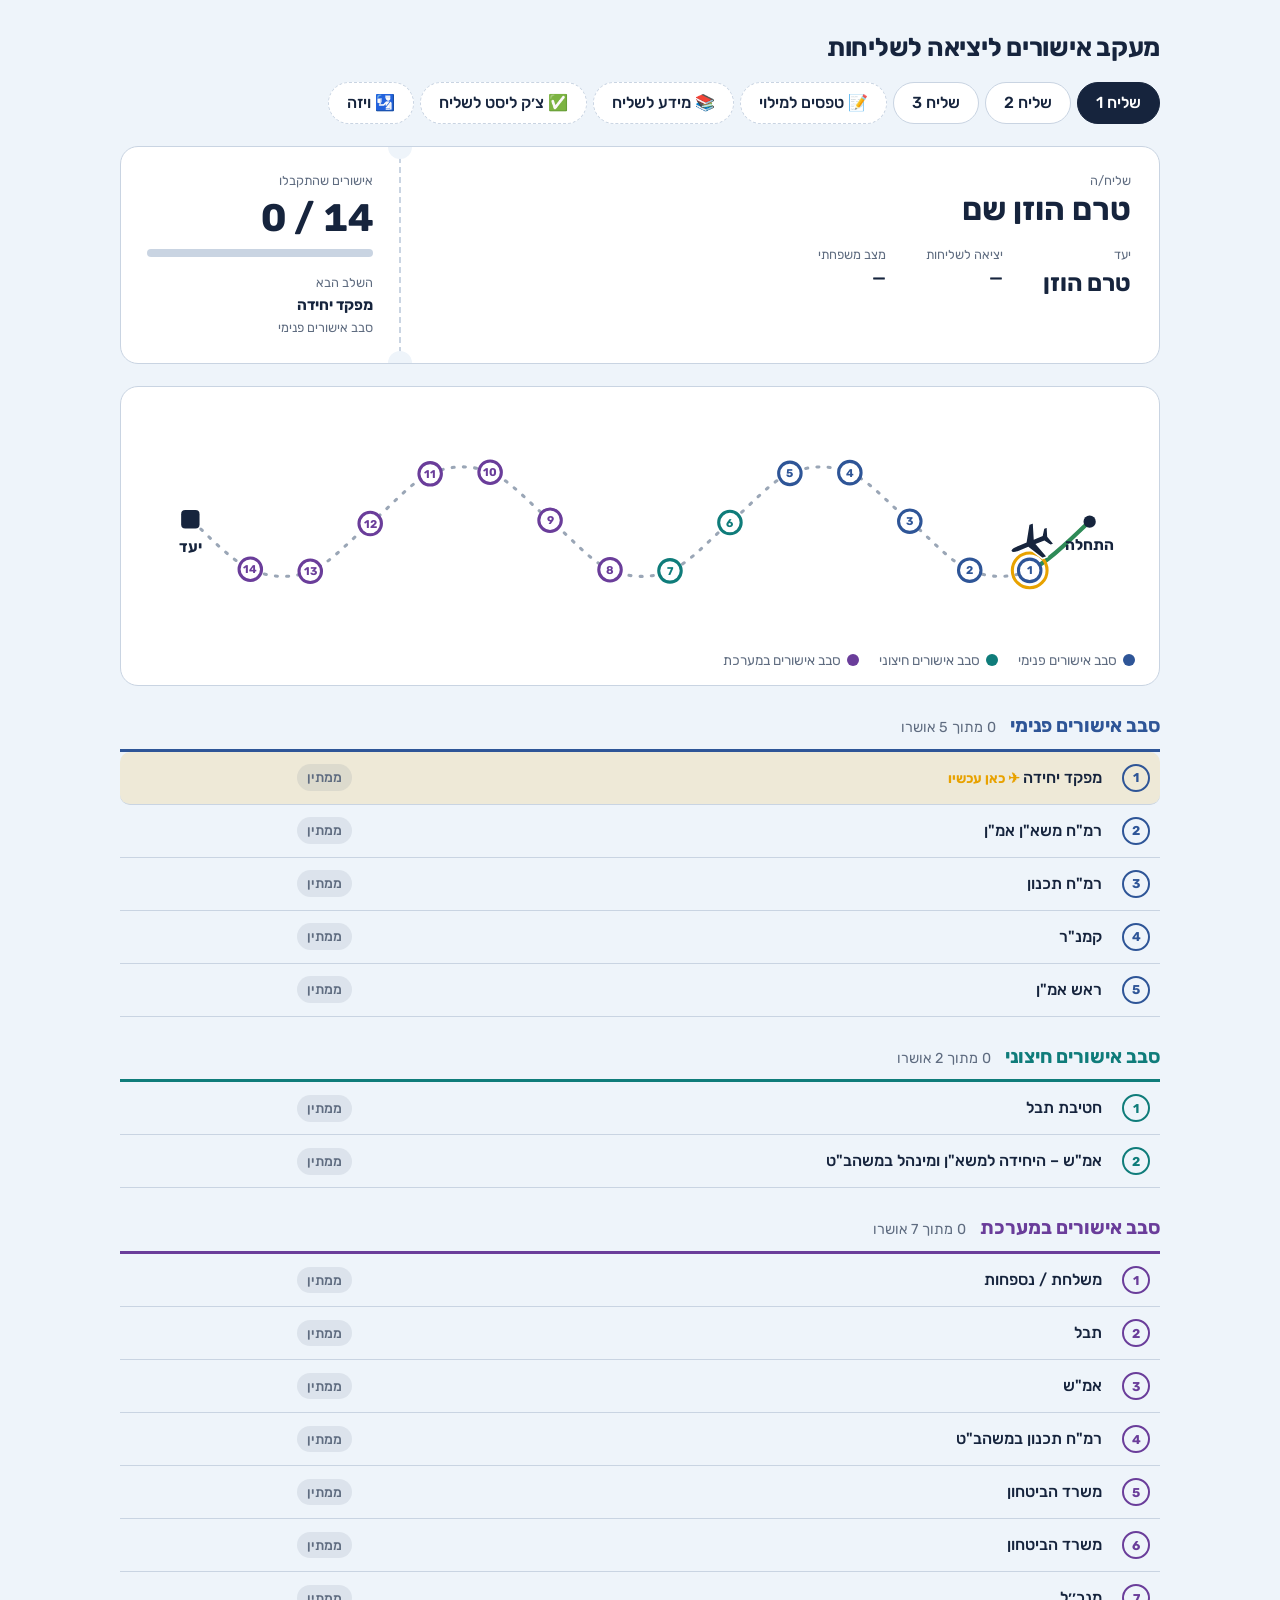
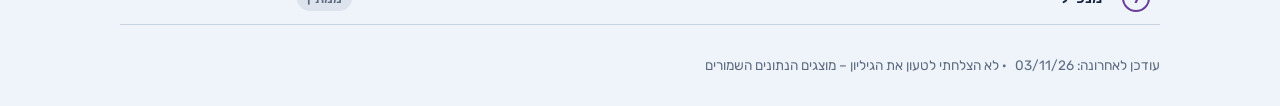
==== commit 60abed81: "Add files via upload" ====
--- a/index.html
+++ b/index.html
@@ -8,7 +8,7 @@
   <link rel="preconnect" href="https://fonts.googleapis.com">
   <link rel="preconnect" href="https://fonts.gstatic.com" crossorigin>
   <link href="https://fonts.googleapis.com/css2?family=Rubik:wght@400;500;700&display=swap" rel="stylesheet">
-  <link rel="stylesheet" href="style.css?v=20261116c">
+  <link rel="stylesheet" href="style.css?v=20261116d">
   <link rel="manifest" href="manifest.webmanifest">
   <link rel="apple-touch-icon" href="icon-180.png">
   <meta name="apple-mobile-web-app-capable" content="yes">
@@ -198,9 +198,9 @@
 
   <footer class="foot"><span id="updated-wrap">עודכן לאחרונה: <span id="updated"></span></span> <span id="sync-state"></span></footer>
 
-  <script src="data.js?v=20261116c"></script>
-  <script src="mission-info.js?v=20261116c"></script>
-  <script src="allowances.js?v=20261116c"></script>
-  <script src="app.js?v=20261116c"></script>
+  <script src="data.js?v=20261116d"></script>
+  <script src="mission-info.js?v=20261116d"></script>
+  <script src="allowances.js?v=20261116d"></script>
+  <script src="app.js?v=20261116d"></script>
 </body>
 </html>
--- a/style.css
+++ b/style.css
@@ -314,3 +314,15 @@
 .send-card ul li{background:var(--paper);border:1px solid var(--line);border-radius:10px;padding:7px 12px;line-height:1.4}
 .send-card ul li::before{content:"";display:inline-block;width:8px;height:8px;border-radius:50%;background:currentColor;opacity:.35;margin-inline-end:10px;vertical-align:middle}
 .forms-list .form-card.fp-sent .fp{color:color-mix(in srgb,var(--amber) 70%,var(--ink));font-weight:700}
+
+/* ===== הודעה אישית, ספירת בני משפחה, אזהרת טפסים חסרים ===== */
+.trav-note{display:flex;gap:12px;align-items:flex-start;margin:0 0 14px;padding:12px 16px;border-radius:14px;
+  background:color-mix(in srgb,var(--amber) 14%,var(--paper));border:1px solid color-mix(in srgb,var(--amber) 45%,var(--line));border-inline-start:5px solid var(--amber)}
+.trav-note[hidden]{display:none}
+.trav-note .tn-ic{font-size:1.3rem;line-height:1.3}
+.trav-note .tn-tx{display:flex;flex-direction:column;gap:2px;white-space:pre-line}
+.trav-note .tn-tx b{font-size:.85rem;color:var(--muted)}
+.trav-note .tn-tx span{font-size:1.05rem;font-weight:600}
+.cd-warn{color:var(--no);font-weight:700}
+.forms-list .fam-note{color:var(--ink);font-weight:600}
+.fam-cnt{font-weight:700}
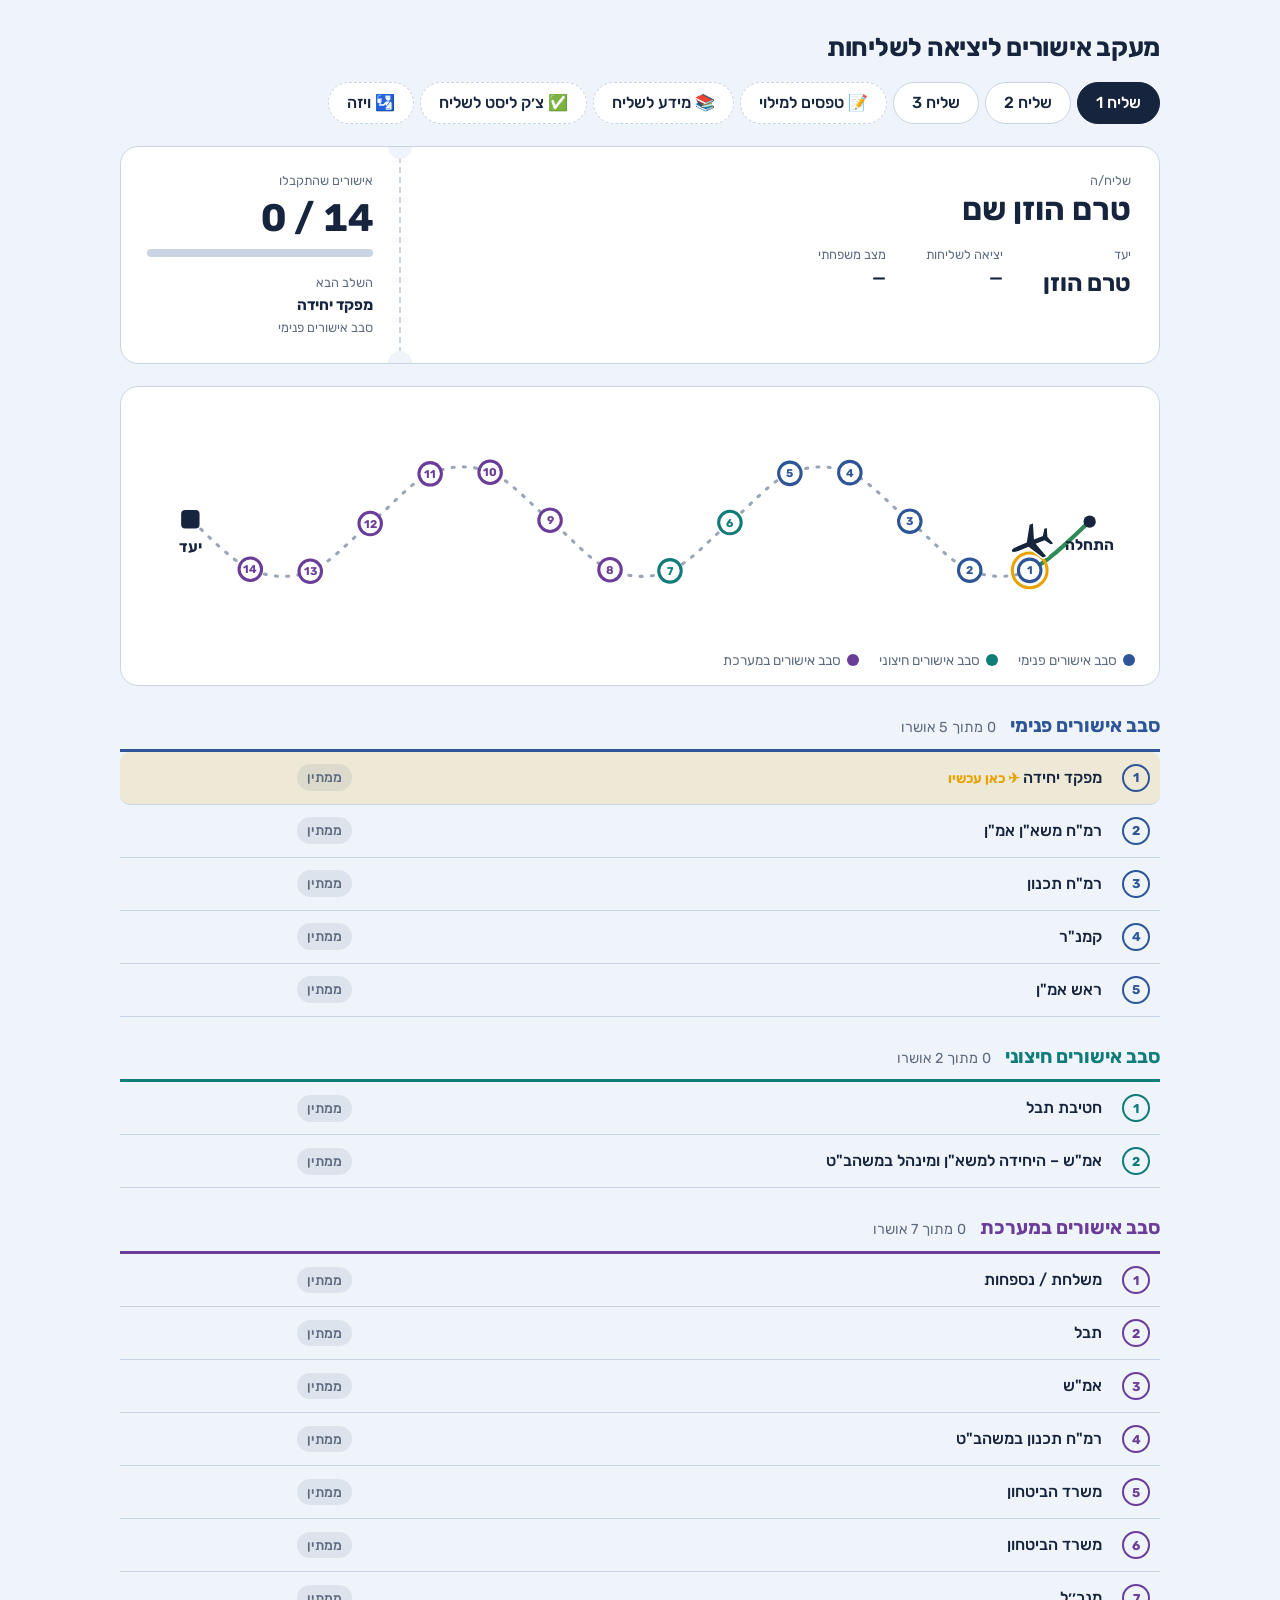
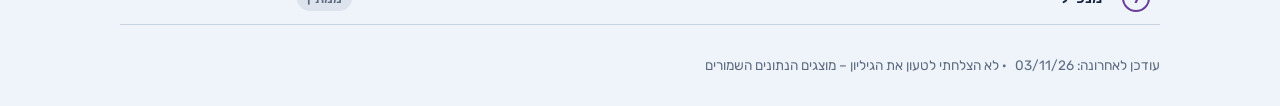
==== commit 7afbe56d: "Add files via upload" ====
--- a/index.html
+++ b/index.html
@@ -8,7 +8,7 @@
   <link rel="preconnect" href="https://fonts.googleapis.com">
   <link rel="preconnect" href="https://fonts.gstatic.com" crossorigin>
   <link href="https://fonts.googleapis.com/css2?family=Rubik:wght@400;500;700&display=swap" rel="stylesheet">
-  <link rel="stylesheet" href="style.css?v=20261116d">
+  <link rel="stylesheet" href="style.css?v=20261116e">
   <link rel="manifest" href="manifest.webmanifest">
   <link rel="apple-touch-icon" href="icon-180.png">
   <meta name="apple-mobile-web-app-capable" content="yes">
@@ -147,6 +147,10 @@
         <p class="search-hint">החיפוש מציג קטעים מתוך המידע באתר ומתוך חוברת ההכנה לשליחות, עם המקור. הנוסח המחייב – הוראות התכ״ם.</p>
         <div id="q-results" aria-live="polite"></div>
       </div>
+      <div class="faq" id="faq" hidden>
+        <h3>❓ שאלות נפוצות</h3>
+        <div id="faq-list"></div>
+      </div>
       <div class="notes-list" id="notes-list"></div>
       <div class="info-grid" id="info-list"></div>
       <details class="a2hs"><summary>📲 איך שמים את האתר במסך הבית של הטלפון</summary>
@@ -198,9 +202,9 @@
 
   <footer class="foot"><span id="updated-wrap">עודכן לאחרונה: <span id="updated"></span></span> <span id="sync-state"></span></footer>
 
-  <script src="data.js?v=20261116d"></script>
-  <script src="mission-info.js?v=20261116d"></script>
-  <script src="allowances.js?v=20261116d"></script>
-  <script src="app.js?v=20261116d"></script>
+  <script src="data.js?v=20261116e"></script>
+  <script src="mission-info.js?v=20261116e"></script>
+  <script src="allowances.js?v=20261116e"></script>
+  <script src="app.js?v=20261116e"></script>
 </body>
 </html>
--- a/style.css
+++ b/style.css
@@ -326,3 +326,30 @@
 .cd-warn{color:var(--no);font-weight:700}
 .forms-list .fam-note{color:var(--ink);font-weight:600}
 .fam-cnt{font-weight:700}
+
+/* ===== מה חדש, דרכון, יומן, שאלות נפוצות ===== */
+.news-pop{position:fixed;inset:0;z-index:50;display:grid;place-items:center;padding:16px;background:rgb(10 20 40/.45);animation:npf .2s ease}
+.news-box{background:var(--paper);color:var(--ink);border-radius:18px;padding:22px 22px 18px;max-width:420px;width:100%;box-shadow:0 20px 60px rgb(0 0 0/.25);animation:npu .25s ease}
+.news-box h2{margin:0 0 4px;font-size:1.4rem}
+.news-sub{margin:0 0 10px;color:var(--muted)}
+.news-box ul{list-style:none;margin:0 0 16px;padding:0;display:grid;gap:8px}
+.news-box li{padding:10px 12px;border-radius:12px;font-weight:600;background:var(--sky)}
+.news-box li.ok{background:color-mix(in srgb,var(--ok) 14%,transparent);color:var(--ok)}
+.news-box li.no{background:color-mix(in srgb,var(--no) 12%,transparent);color:var(--no)}
+.news-box .fbtn{width:100%}
+@keyframes npf{from{opacity:0}}
+@keyframes npu{from{transform:translateY(12px);opacity:0}}
+@media (prefers-reduced-motion:reduce){.news-pop,.news-box{animation:none}}
+.step.is-new{box-shadow:0 0 0 2px color-mix(in srgb,var(--ok) 55%,transparent)}
+.new-tag{display:inline-block;margin-inline-start:8px;font-size:.72rem;font-weight:800;color:#fff;background:var(--ok);border-radius:999px;padding:1px 8px;vertical-align:middle}
+.pass-warn{margin:6px 0 0;font-weight:700;font-size:.92rem}
+.pass-warn[hidden]{display:none}
+.pass-warn.bad{color:var(--no)}
+.pass-warn.warn{color:color-mix(in srgb,var(--amber) 75%,var(--ink))}
+.cal-btn{align-self:flex-start;width:auto;display:inline-block;margin-top:8px;font:inherit;font-size:.85rem;font-weight:600;color:var(--ink);background:var(--sky);border:1px solid var(--line);border-radius:999px;padding:4px 12px;cursor:pointer}
+.cal-btn[hidden]{display:none}
+.faq{margin:14px 0}
+.faq h3{margin:0 0 8px;font-size:1.1rem}
+.faq-item{background:var(--paper);border:1px solid var(--line);border-radius:12px;padding:0 14px;margin-bottom:8px}
+.faq-item summary{cursor:pointer;font-weight:700;padding:12px 0}
+.faq-item p{margin:0 0 12px;color:var(--ink);white-space:pre-line}
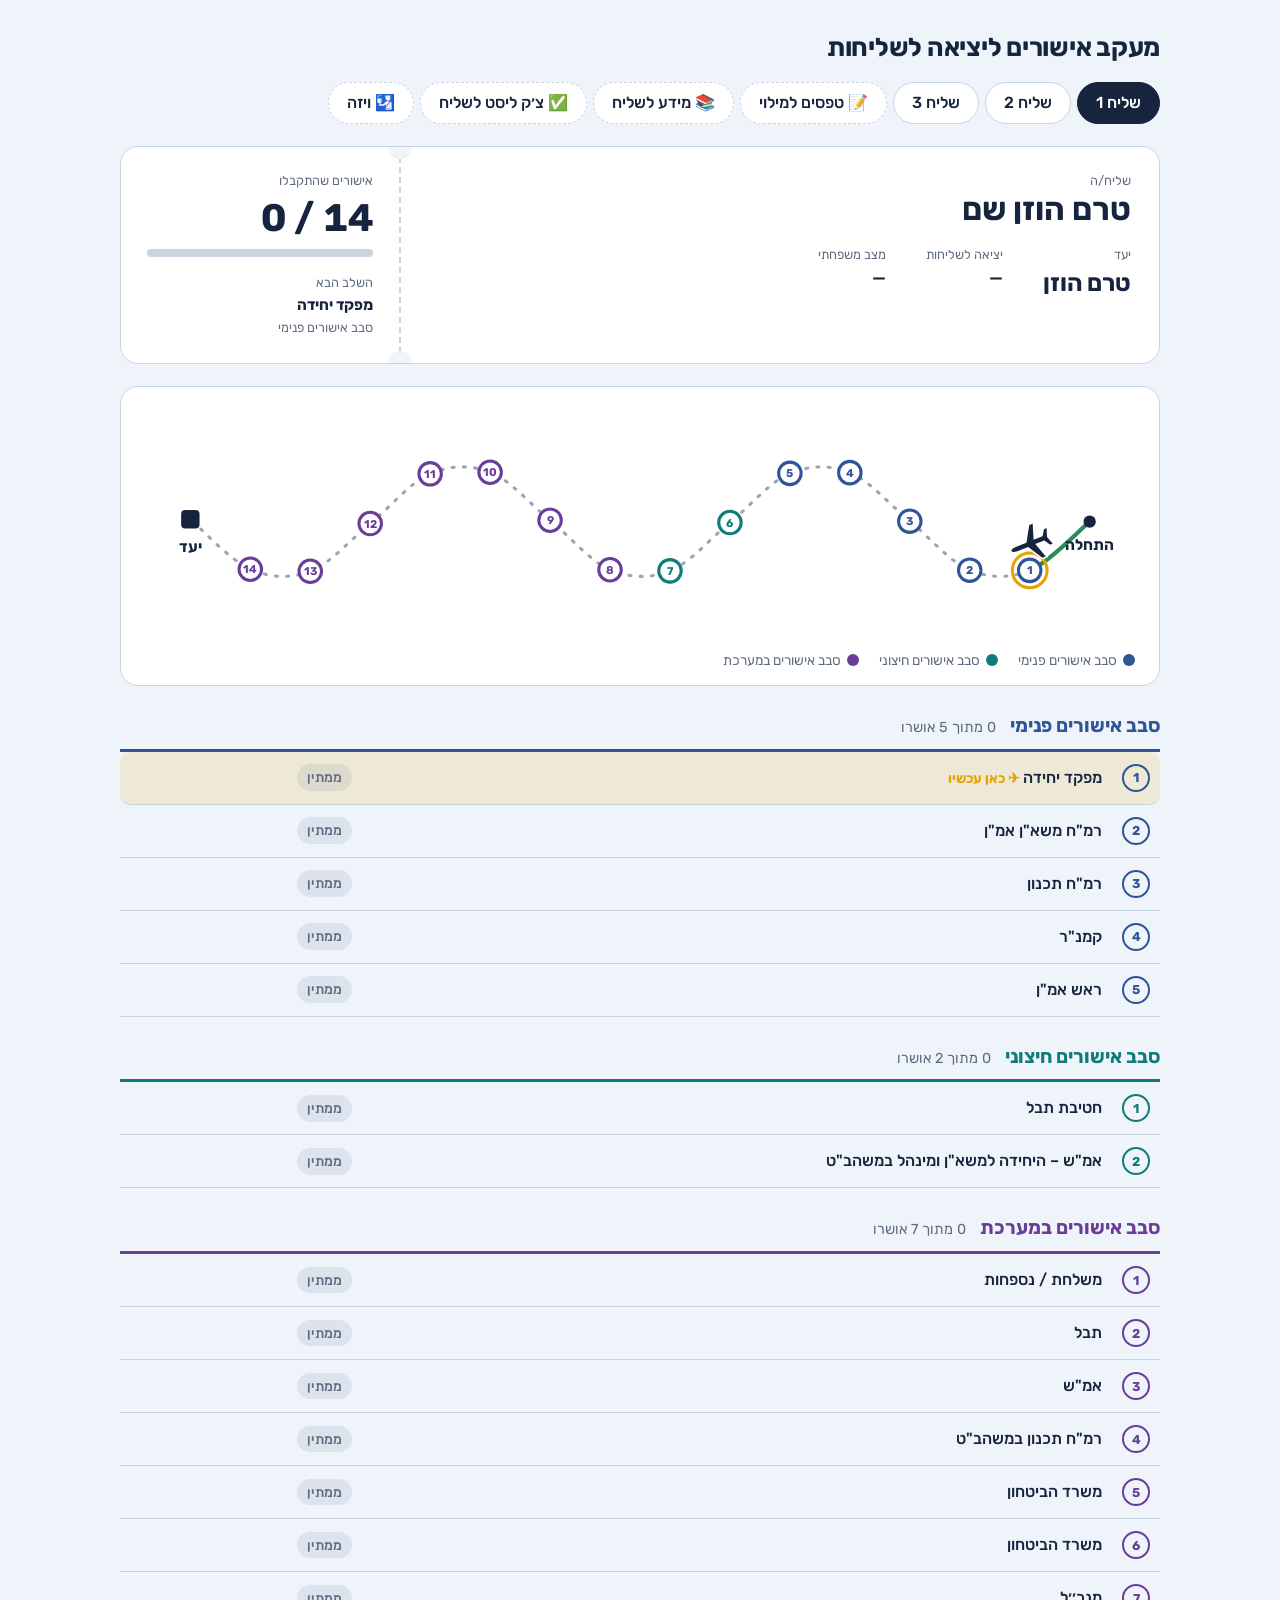
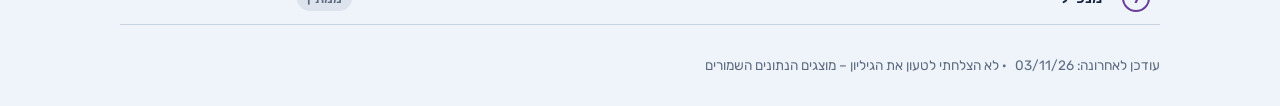
==== commit a9b074f1: "Add files via upload" ====
--- a/index.html
+++ b/index.html
@@ -8,7 +8,7 @@
   <link rel="preconnect" href="https://fonts.googleapis.com">
   <link rel="preconnect" href="https://fonts.gstatic.com" crossorigin>
   <link href="https://fonts.googleapis.com/css2?family=Rubik:wght@400;500;700&display=swap" rel="stylesheet">
-  <link rel="stylesheet" href="style.css?v=20261116e">
+  <link rel="stylesheet" href="style.css?v=20261117a">
   <link rel="manifest" href="manifest.webmanifest">
   <link rel="apple-touch-icon" href="icon-180.png">
   <meta name="apple-mobile-web-app-capable" content="yes">
@@ -202,9 +202,9 @@
 
   <footer class="foot"><span id="updated-wrap">עודכן לאחרונה: <span id="updated"></span></span> <span id="sync-state"></span></footer>
 
-  <script src="data.js?v=20261116e"></script>
-  <script src="mission-info.js?v=20261116e"></script>
-  <script src="allowances.js?v=20261116e"></script>
-  <script src="app.js?v=20261116e"></script>
+  <script src="data.js?v=20261117a"></script>
+  <script src="mission-info.js?v=20261117a"></script>
+  <script src="allowances.js?v=20261117a"></script>
+  <script src="app.js?v=20261117a"></script>
 </body>
 </html>
--- a/style.css
+++ b/style.css
@@ -353,3 +353,10 @@
 .faq-item{background:var(--paper);border:1px solid var(--line);border-radius:12px;padding:0 14px;margin-bottom:8px}
 .faq-item summary{cursor:pointer;font-weight:700;padding:12px 0}
 .faq-item p{margin:0 0 12px;color:var(--ink);white-space:pre-line}
+
+/* ===== ברכת יום הטיסה ===== */
+.fly-wish{margin:0 0 14px;padding:16px 18px;border-radius:16px;text-align:center;font-size:1.2rem;font-weight:800;color:#fff;
+  background:linear-gradient(135deg,#2E5597,#3d7bd9);box-shadow:0 6px 18px rgb(46 85 151/.25)}
+.fly-wish[hidden]{display:none}
+.right-card.warn{background:color-mix(in srgb,var(--no) 8%,var(--paper));border:2px solid color-mix(in srgb,var(--no) 55%,var(--line))}
+.right-card.warn strong{color:var(--no);font-size:1.05em}
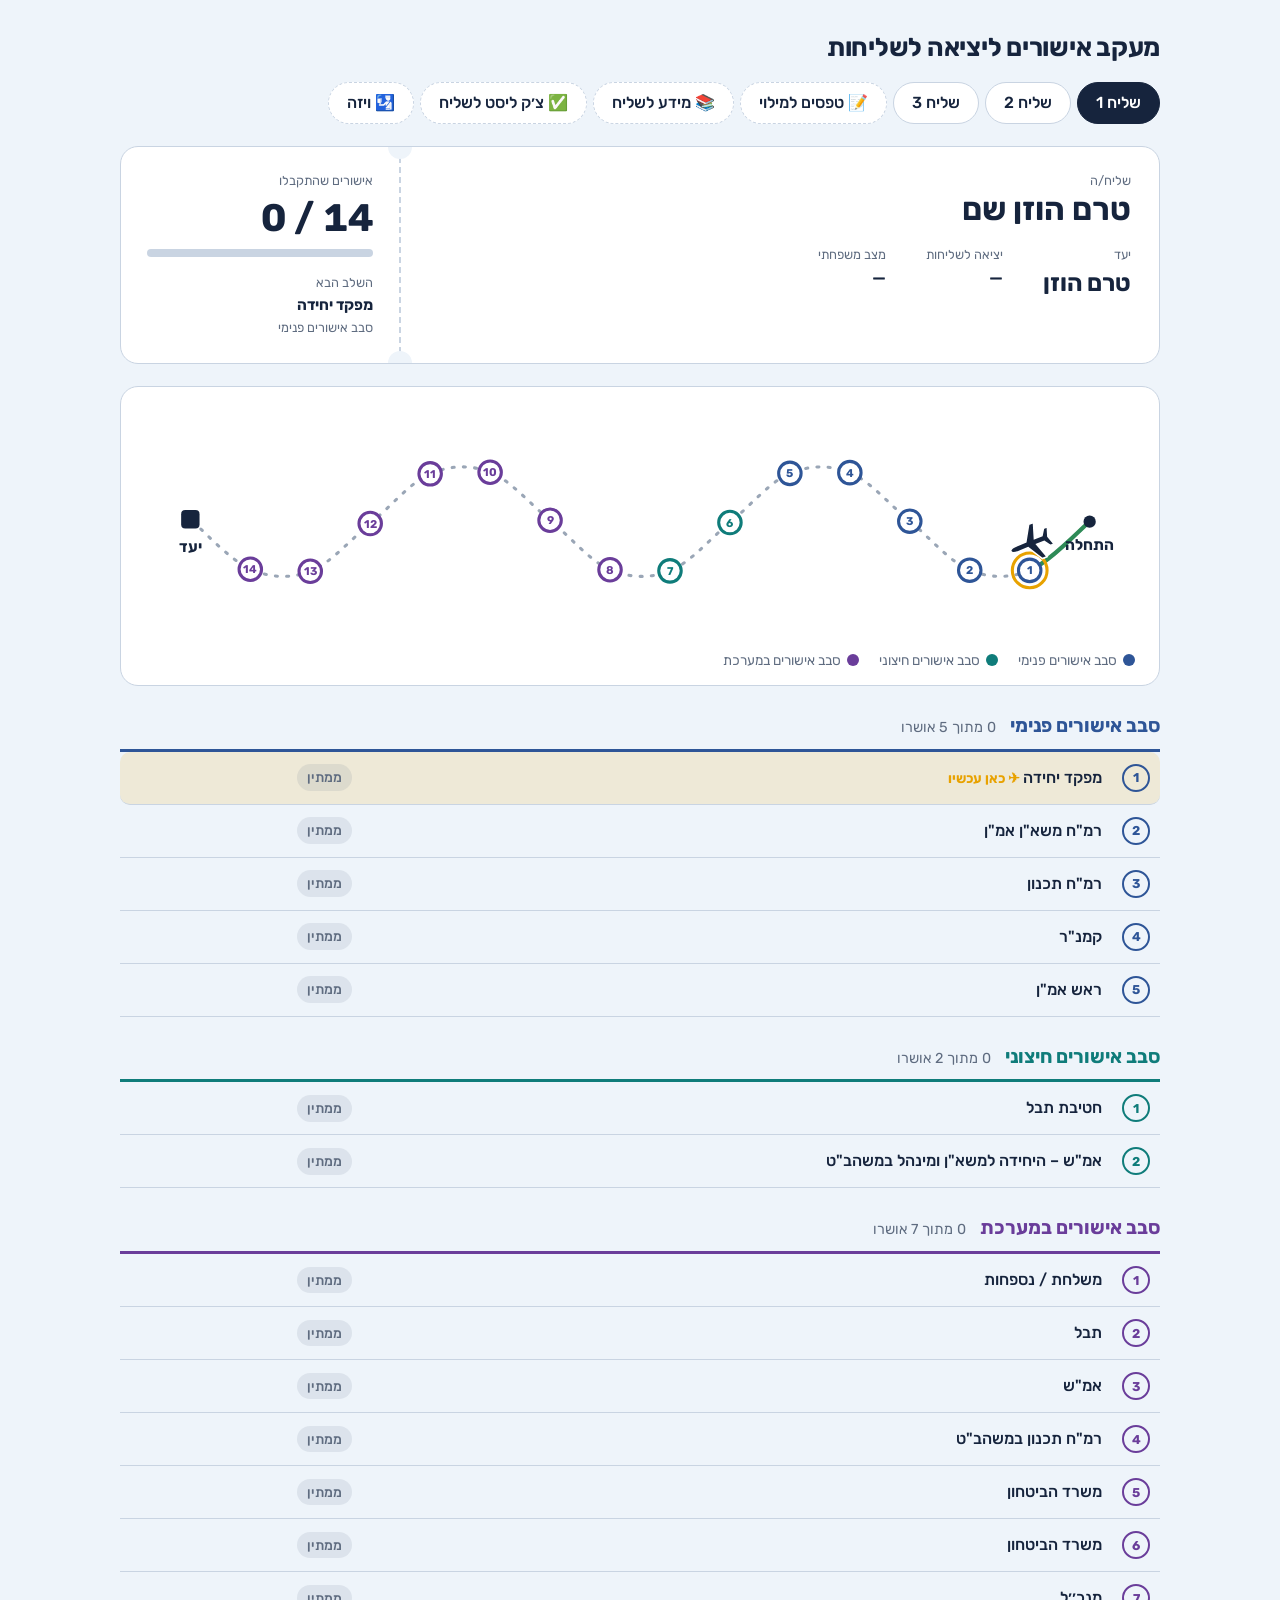
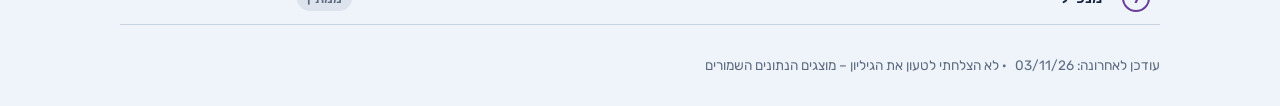
==== commit 81067d0d: "Add files via upload" ====
--- a/index.html
+++ b/index.html
@@ -8,7 +8,7 @@
   <link rel="preconnect" href="https://fonts.googleapis.com">
   <link rel="preconnect" href="https://fonts.gstatic.com" crossorigin>
   <link href="https://fonts.googleapis.com/css2?family=Rubik:wght@400;500;700&display=swap" rel="stylesheet">
-  <link rel="stylesheet" href="style.css?v=20261117a">
+  <link rel="stylesheet" href="style.css?v=20261119b">
   <link rel="manifest" href="manifest.webmanifest">
   <link rel="apple-touch-icon" href="icon-180.png">
   <meta name="apple-mobile-web-app-capable" content="yes">
@@ -130,7 +130,7 @@
           </ul></li>
         <li><strong>קבלה על תחבורה בחו״ל</strong> – בנסיעות אוריינטציה יש הגבלה של עד <strong>200 דולר</strong>. גם השכרת רכב נכנסת בתקרה הזו, וכל הוצאה מעבר לתקרה היא על חשבון השליח.</li>
         <li><strong>אש״ל (ארוחות)</strong> – בטופס ההתחשבנות מצהירים מה קיבלתם ומה לא קיבלתם.</li>
-        <li><strong>צילום כרטיס אשראי</strong> ברור משני הצדדים.</li>
+        <li><strong>צילום כרטיס אשראי</strong> ברור משני הצדדים – <strong>לשלוח בוואטסאפ</strong>.</li>
         <li><strong>כרטיס הטיסה</strong> שנשלח אליכם בתחילת הנסיעה.</li>
       </ol>
     </section>
@@ -147,6 +147,22 @@
         <p class="search-hint">החיפוש מציג קטעים מתוך המידע באתר ומתוך חוברת ההכנה לשליחות, עם המקור. הנוסח המחייב – הוראות התכ״ם.</p>
         <div id="q-results" aria-live="polite"></div>
       </div>
+      <div class="prep" id="prep" hidden>
+        <h3 id="prep-title">🎞️ מצגת</h3>
+        <div class="prep-top">
+          <label class="visa-ch"><span>קפיצה לנושא</span><select id="prep-chapter"></select></label>
+          <a class="fbtn" id="prep-pdf" download>⬇ הורדת המצגת (PDF)</a>
+        </div>
+        <div class="viewer" id="prep-viewer">
+          <figure class="slide"><img id="prep-img" alt=""></figure>
+          <div class="viewer-bar">
+            <button type="button" class="vbtn" id="prep-prev" aria-label="השקופית הקודמת">→</button>
+            <span id="prep-count" aria-live="polite"></span>
+            <button type="button" class="vbtn" id="prep-next" aria-label="השקופית הבאה">←</button>
+            <a class="vzoom" id="prep-zoom" target="_blank" rel="noopener">🔍 הגדלה</a>
+          </div>
+        </div>
+      </div>
       <div class="faq" id="faq" hidden>
         <h3>❓ שאלות נפוצות</h3>
         <div id="faq-list"></div>
@@ -202,9 +218,9 @@
 
   <footer class="foot"><span id="updated-wrap">עודכן לאחרונה: <span id="updated"></span></span> <span id="sync-state"></span></footer>
 
-  <script src="data.js?v=20261117a"></script>
-  <script src="mission-info.js?v=20261117a"></script>
-  <script src="allowances.js?v=20261117a"></script>
-  <script src="app.js?v=20261117a"></script>
+  <script src="data.js?v=20261119b"></script>
+  <script src="mission-info.js?v=20261119b"></script>
+  <script src="allowances.js?v=20261119b"></script>
+  <script src="app.js?v=20261119b"></script>
 </body>
 </html>
--- a/style.css
+++ b/style.css
@@ -360,3 +360,10 @@
 .fly-wish[hidden]{display:none}
 .right-card.warn{background:color-mix(in srgb,var(--no) 8%,var(--paper));border:2px solid color-mix(in srgb,var(--no) 55%,var(--line))}
 .right-card.warn strong{color:var(--no);font-size:1.05em}
+
+/* ===== מצגת בעמוד המידע ===== */
+.prep{margin:14px 0 18px}
+.prep h3{margin:0 0 8px;font-size:1.15rem}
+.prep[hidden]{display:none}
+.prep-top{display:flex;flex-wrap:wrap;gap:10px;align-items:flex-end;margin-bottom:10px}
+.prep-top .visa-ch{margin:0;flex:1;min-width:220px}
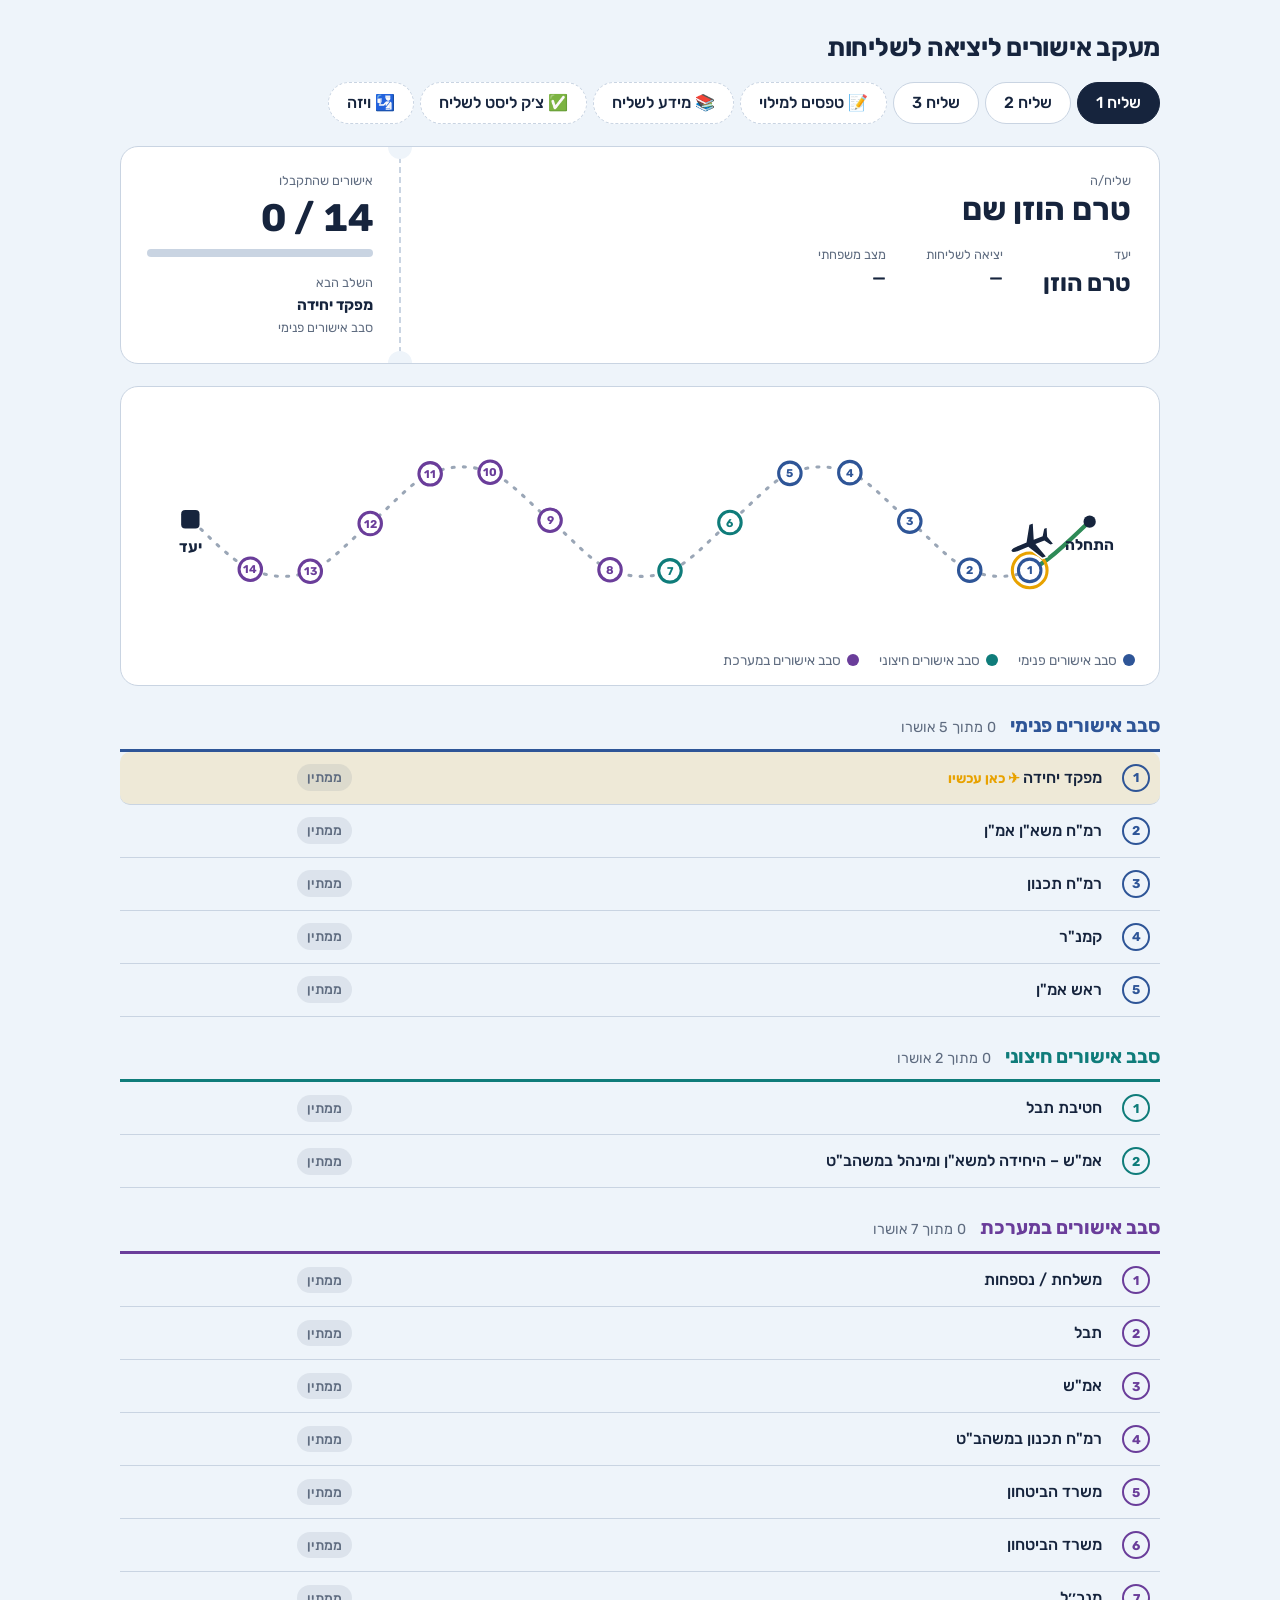
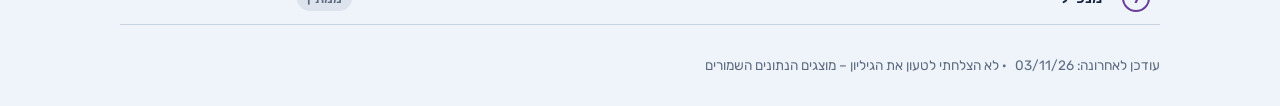
==== commit c82b27a8: "Add files via upload" ====
--- a/index.html
+++ b/index.html
@@ -8,7 +8,7 @@
   <link rel="preconnect" href="https://fonts.googleapis.com">
   <link rel="preconnect" href="https://fonts.gstatic.com" crossorigin>
   <link href="https://fonts.googleapis.com/css2?family=Rubik:wght@400;500;700&display=swap" rel="stylesheet">
-  <link rel="stylesheet" href="style.css?v=20261119b">
+  <link rel="stylesheet" href="style.css?v=20261119d">
   <link rel="manifest" href="manifest.webmanifest">
   <link rel="apple-touch-icon" href="icon-180.png">
   <meta name="apple-mobile-web-app-capable" content="yes">
@@ -218,9 +218,9 @@
 
   <footer class="foot"><span id="updated-wrap">עודכן לאחרונה: <span id="updated"></span></span> <span id="sync-state"></span></footer>
 
-  <script src="data.js?v=20261119b"></script>
-  <script src="mission-info.js?v=20261119b"></script>
-  <script src="allowances.js?v=20261119b"></script>
-  <script src="app.js?v=20261119b"></script>
+  <script src="data.js?v=20261119d"></script>
+  <script src="mission-info.js?v=20261119d"></script>
+  <script src="allowances.js?v=20261119d"></script>
+  <script src="app.js?v=20261119d"></script>
 </body>
 </html>
--- a/style.css
+++ b/style.css
@@ -367,3 +367,7 @@
 .prep[hidden]{display:none}
 .prep-top{display:flex;flex-wrap:wrap;gap:10px;align-items:flex-end;margin-bottom:10px}
 .prep-top .visa-ch{margin:0;flex:1;min-width:220px}
+
+/* ===== קישור „מידע לשליח” בלבד (?info) ===== */
+body.info-only #tabs,body.info-only #admin-btn,body.info-only .admin-btn,body.info-only #sync-state{display:none !important}
+body.info-only #info-title{display:none}
